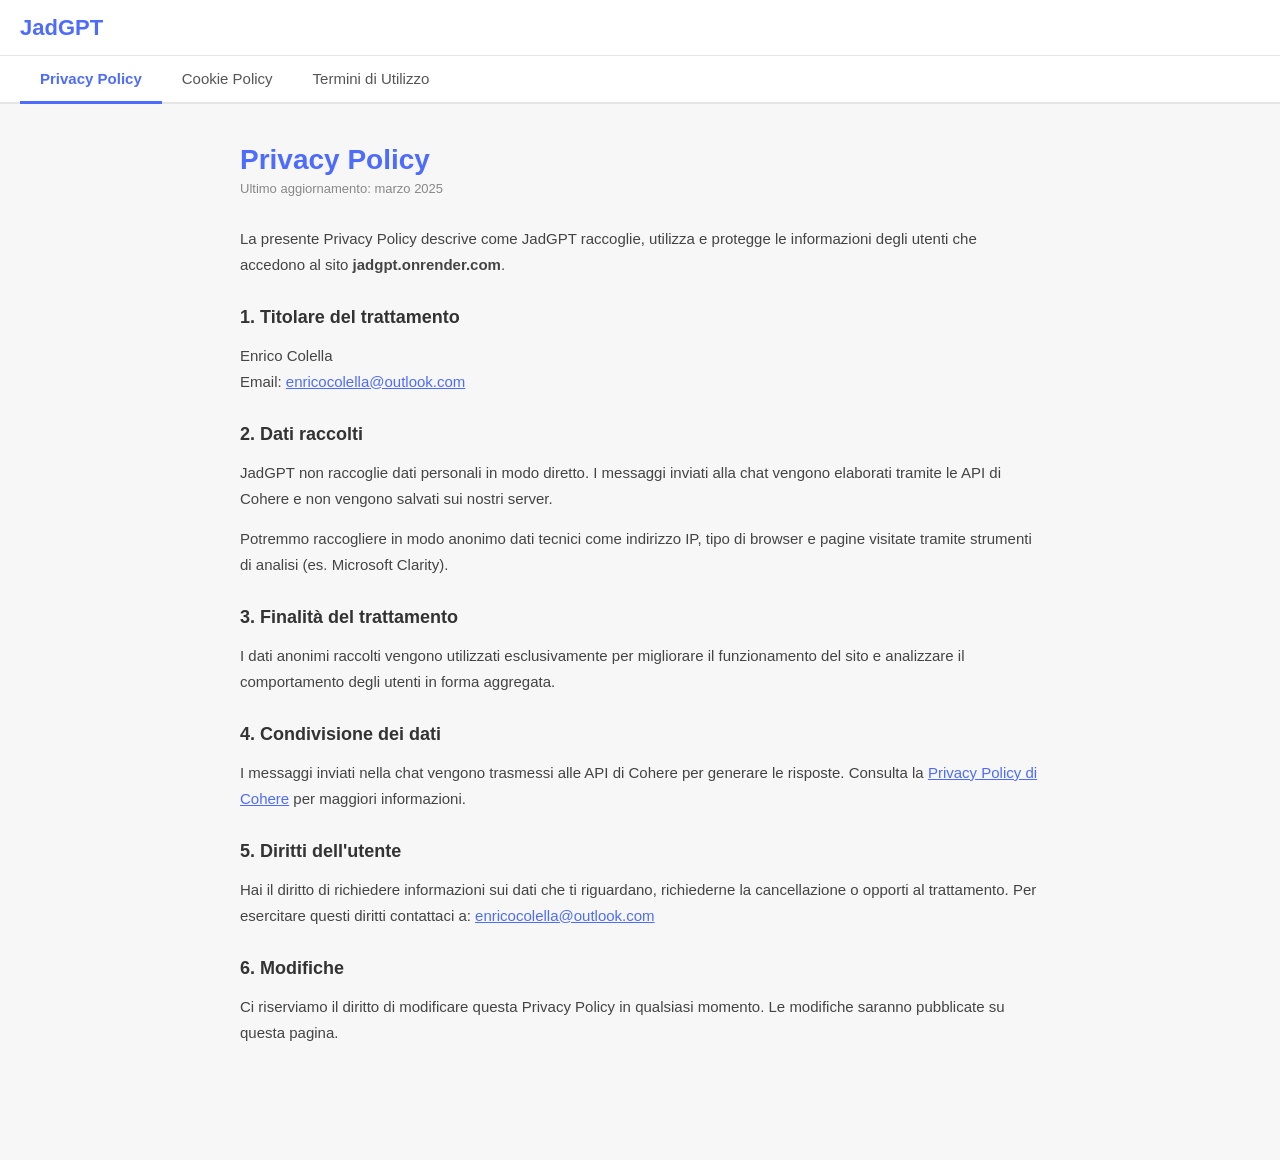
==== legal.html @ 75130e34 "Coockie policy, Privacy policy, Termini di utilizz" ====
<!DOCTYPE html>
<html lang="it">
<head>
    <meta charset="UTF-8">
    <meta name="viewport" content="width=device-width, initial-scale=1.0">
    <title>JadGPT - Note Legali</title>
    <style>
        body {
            margin: 0;
            font-family: "Segoe UI", Arial, sans-serif;
            background: #f7f7f8;
            color: #222;
        }
        #topbar {
            height: 55px;
            background: #ffffff;
            border-bottom: 1px solid #e5e5e5;
            display: flex;
            align-items: center;
            padding: 0 20px;
            font-size: 22px;
            font-weight: bold;
            color: #4D6CFF;
        }
        #topbar a {
            text-decoration: none;
            color: #4D6CFF;
        }
        .tabs {
            display: flex;
            gap: 0;
            background: #fff;
            border-bottom: 2px solid #e5e5e5;
            padding: 0 20px;
        }
        .tab {
            padding: 14px 20px;
            cursor: pointer;
            font-size: 15px;
            color: #555;
            border-bottom: 3px solid transparent;
            margin-bottom: -2px;
        }
        .tab.active {
            color: #4D6CFF;
            border-bottom: 3px solid #4D6CFF;
            font-weight: bold;
        }
        .content {
            max-width: 800px;
            margin: 40px auto;
            padding: 0 20px 60px;
            display: none;
        }
        .content.active {
            display: block;
        }
        h1 {
            font-size: 28px;
            color: #4D6CFF;
            margin-bottom: 5px;
        }
        .date {
            color: #888;
            font-size: 13px;
            margin-bottom: 30px;
        }
        h2 {
            font-size: 18px;
            color: #333;
            margin-top: 30px;
        }
        p, li {
            font-size: 15px;
            line-height: 1.7;
            color: #444;
        }
        a {
            color: #4D6CFF;
        }
    </style>
</head>
<body>

<div id="topbar">
    <a href="https://jadgpt.onrender.com">JadGPT</a>
</div>

<div class="tabs">
    <div class="tab active" onclick="mostra('privacy')">Privacy Policy</div>
    <div class="tab" onclick="mostra('cookie')">Cookie Policy</div>
    <div class="tab" onclick="mostra('termini')">Termini di Utilizzo</div>
</div>

<!-- PRIVACY POLICY -->
<div class="content active" id="privacy">
    <h1>Privacy Policy</h1>
    <div class="date">Ultimo aggiornamento: marzo 2025</div>

    <p>La presente Privacy Policy descrive come JadGPT raccoglie, utilizza e protegge le informazioni degli utenti che accedono al sito <strong>jadgpt.onrender.com</strong>.</p>

    <h2>1. Titolare del trattamento</h2>
    <p>Enrico Colella<br>
    Email: <a href="mailto:enricocolella@outlook.com">enricocolella@outlook.com</a></p>

    <h2>2. Dati raccolti</h2>
    <p>JadGPT non raccoglie dati personali in modo diretto. I messaggi inviati alla chat vengono elaborati tramite le API di Cohere e non vengono salvati sui nostri server.</p>
    <p>Potremmo raccogliere in modo anonimo dati tecnici come indirizzo IP, tipo di browser e pagine visitate tramite strumenti di analisi (es. Microsoft Clarity).</p>

    <h2>3. Finalità del trattamento</h2>
    <p>I dati anonimi raccolti vengono utilizzati esclusivamente per migliorare il funzionamento del sito e analizzare il comportamento degli utenti in forma aggregata.</p>

    <h2>4. Condivisione dei dati</h2>
    <p>I messaggi inviati nella chat vengono trasmessi alle API di Cohere per generare le risposte. Consulta la <a href="https://cohere.com/privacy" target="_blank">Privacy Policy di Cohere</a> per maggiori informazioni.</p>

    <h2>5. Diritti dell'utente</h2>
    <p>Hai il diritto di richiedere informazioni sui dati che ti riguardano, richiederne la cancellazione o opporti al trattamento. Per esercitare questi diritti contattaci a: <a href="mailto:enricocolella@outlook.com">enricocolella@outlook.com</a></p>

    <h2>6. Modifiche</h2>
    <p>Ci riserviamo il diritto di modificare questa Privacy Policy in qualsiasi momento. Le modifiche saranno pubblicate su questa pagina.</p>
</div>

<!-- COOKIE POLICY -->
<div class="content" id="cookie">
    <h1>Cookie Policy</h1>
    <div class="date">Ultimo aggiornamento: marzo 2025</div>

    <p>Questa Cookie Policy spiega come JadGPT utilizza i cookie e tecnologie simili sul sito <strong>jadgpt.onrender.com</strong>.</p>

    <h2>1. Cosa sono i cookie</h2>
    <p>I cookie sono piccoli file di testo salvati sul tuo dispositivo quando visiti un sito web. Vengono utilizzati per far funzionare il sito correttamente e per raccogliere informazioni anonime sulla navigazione.</p>

    <h2>2. Cookie utilizzati</h2>
    <p>JadGPT utilizza esclusivamente cookie tecnici necessari al funzionamento del sito e cookie analitici anonimi tramite Microsoft Clarity per analizzare il comportamento degli utenti.</p>

    <h2>3. Cookie di terze parti</h2>
    <p>Microsoft Clarity potrebbe salvare cookie per registrare le sessioni degli utenti in modo anonimo. Consulta la <a href="https://privacy.microsoft.com" target="_blank">Privacy Policy di Microsoft</a> per maggiori dettagli.</p>

    <h2>4. Gestione dei cookie</h2>
    <p>Puoi disabilitare i cookie nelle impostazioni del tuo browser. Tieni presente che disabilitare i cookie potrebbe influire sul funzionamento del sito.</p>

    <h2>5. Contatti</h2>
    <p>Per qualsiasi domanda sui cookie contattaci a: <a href="mailto:enricocolella@outlook.com">enricocolella@outlook.com</a></p>
</div>

<!-- TERMINI DI UTILIZZO -->
<div class="content" id="termini">
    <h1>Termini di Utilizzo</h1>
    <div class="date">Ultimo aggiornamento: marzo 2025</div>

    <p>Accedendo e utilizzando JadGPT (<strong>jadgpt.onrender.com</strong>) accetti i seguenti Termini di Utilizzo.</p>

    <h2>1. Descrizione del servizio</h2>
    <p>JadGPT è un'interfaccia di chat basata su intelligenza artificiale, creata da Enrico Colella. Il servizio è fornito gratuitamente e senza garanzie di continuità.</p>

    <h2>2. Utilizzo consentito</h2>
    <p>L'utente si impegna a utilizzare JadGPT in modo lecito e rispettoso. È vietato utilizzare il servizio per:</p>
    <ul>
        <li>Generare contenuti illegali, offensivi o dannosi</li>
        <li>Violare i diritti di terzi</li>
        <li>Tentare di aggirare i sistemi di sicurezza</li>
        <li>Scopi commerciali senza autorizzazione</li>
    </ul>

    <h2>3. Limitazione di responsabilità</h2>
    <p>JadGPT è un servizio sperimentale basato su intelligenza artificiale. Le risposte generate potrebbero non essere accurate o complete. Il titolare non si assume alcuna responsabilità per decisioni prese in base alle risposte dell'AI.</p>

    <h2>4. Disponibilità del servizio</h2>
    <p>Non garantiamo la disponibilità continua del servizio. JadGPT potrebbe essere sospeso o modificato in qualsiasi momento senza preavviso.</p>

    <h2>5. Proprietà intellettuale</h2>
    <p>Il codice e il design di JadGPT sono di proprietà di Enrico Colella. È vietata la riproduzione senza autorizzazione.</p>

    <h2>6. Modifiche ai termini</h2>
    <p>Ci riserviamo il diritto di modificare questi Termini in qualsiasi momento. L'uso continuato del servizio implica l'accettazione delle modifiche.</p>

    <h2>7. Contatti</h2>
    <p>Per qualsiasi domanda: <a href="mailto:enricocolella@outlook.com">enricocolella@outlook.com</a></p>
</div>

<script>
    function mostra(id) {
        document.querySelectorAll('.content').forEach(c => c.classList.remove('active'));
        document.querySelectorAll('.tab').forEach(t => t.classList.remove('active'));
        document.getElementById(id).classList.add('active');
        event.target.classList.add('active');
    }
</script>

</body>
</html>
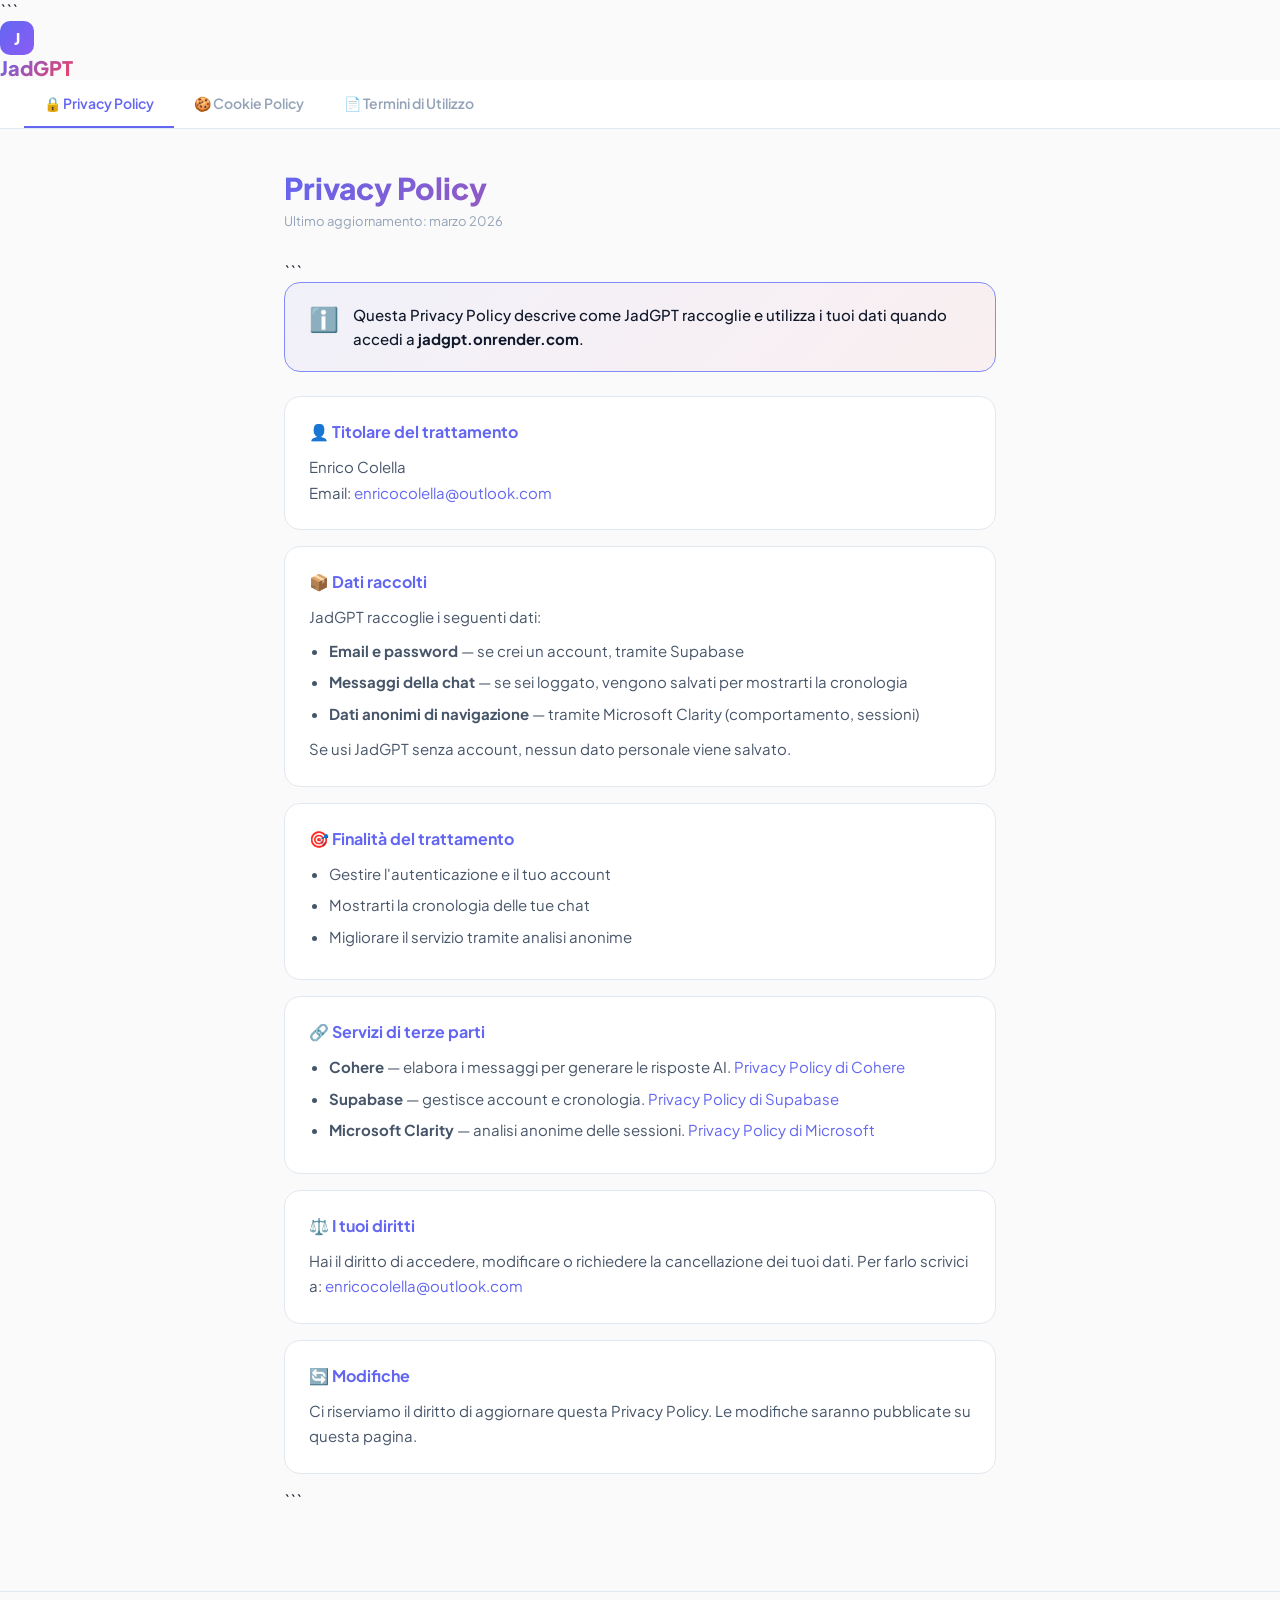
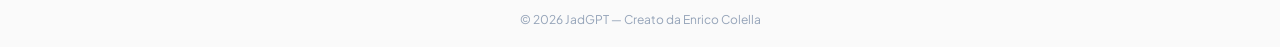
==== commit 872340fa: "Revise legal document structure and styling" ====
--- a/legal.html
+++ b/legal.html
@@ -1,191 +1,294 @@
 <!DOCTYPE html>
+
 <html lang="it">
 <head>
     <meta charset="UTF-8">
     <meta name="viewport" content="width=device-width, initial-scale=1.0">
     <title>JadGPT - Note Legali</title>
+    <link href="https://fonts.googleapis.com/css2?family=Plus+Jakarta+Sans:wght@400;500;600;700;800&display=swap" rel="stylesheet">
     <style>
+        :root {
+            --primary: #6366f1;
+            --primary-light: #818cf8;
+            --bg: #fafafa;
+            --surface: #ffffff;
+            --surface2: #f1f5f9;
+            --text: #0f172a;
+            --text-muted: #94a3b8;
+            --border: #e2e8f0;
+            --user-bubble: linear-gradient(135deg, #6366f1, #8b5cf6);
+        }
+        * { box-sizing: border-box; margin: 0; padding: 0; }
         body {
-            margin: 0;
-            font-family: "Segoe UI", Arial, sans-serif;
-            background: #f7f7f8;
-            color: #222;
+            font-family: 'Plus Jakarta Sans', sans-serif;
+            background: var(--bg); color: var(--text);
+            min-height: 100vh;
         }
-        #topbar {
-            height: 55px;
-            background: #ffffff;
-            border-bottom: 1px solid #e5e5e5;
-            display: flex;
-            align-items: center;
-            padding: 0 20px;
-            font-size: 22px;
-            font-weight: bold;
-            color: #4D6CFF;
-        }
-        #topbar a {
-            text-decoration: none;
-            color: #4D6CFF;
-        }
-        .tabs {
-            display: flex;
-            gap: 0;
-            background: #fff;
-            border-bottom: 2px solid #e5e5e5;
-            padding: 0 20px;
-        }
-        .tab {
-            padding: 14px 20px;
-            cursor: pointer;
-            font-size: 15px;
-            color: #555;
-            border-bottom: 3px solid transparent;
-            margin-bottom: -2px;
-        }
-        .tab.active {
-            color: #4D6CFF;
-            border-bottom: 3px solid #4D6CFF;
-            font-weight: bold;
-        }
-        .content {
-            max-width: 800px;
-            margin: 40px auto;
-            padding: 0 20px 60px;
-            display: none;
-        }
-        .content.active {
-            display: block;
-        }
-        h1 {
-            font-size: 28px;
-            color: #4D6CFF;
-            margin-bottom: 5px;
-        }
-        .date {
-            color: #888;
-            font-size: 13px;
-            margin-bottom: 30px;
-        }
-        h2 {
-            font-size: 18px;
-            color: #333;
-            margin-top: 30px;
-        }
-        p, li {
-            font-size: 15px;
-            line-height: 1.7;
-            color: #444;
-        }
-        a {
-            color: #4D6CFF;
-        }
-    </style>
+
+```
+    /* TOPBAR */
+    #topbar {
+        height: 60px; background: var(--surface);
+        border-bottom: 1px solid var(--border);
+        display: flex; align-items: center; padding: 0 24px; gap: 10px;
+        box-shadow: 0 1px 12px rgba(99,102,241,0.06);
+        position: sticky; top: 0; z-index: 10;
+    }
+    .logo-icon {
+        width: 34px; height: 34px; background: var(--user-bubble);
+        border-radius: 10px; display: flex; align-items: center; justify-content: center;
+        font-size: 16px; font-weight: 800; color: white;
+    }
+    .logo-text {
+        font-size: 20px; font-weight: 800;
+        background: linear-gradient(135deg, var(--primary), #f43f5e);
+        -webkit-background-clip: text; -webkit-text-fill-color: transparent; background-clip: text;
+        text-decoration: none;
+    }
+
+    /* TABS */
+    .tabs {
+        display: flex; gap: 0; background: var(--surface);
+        border-bottom: 1px solid var(--border);
+        padding: 0 24px; overflow-x: auto;
+    }
+    .tabs::-webkit-scrollbar { display: none; }
+    .tab {
+        padding: 14px 20px; cursor: pointer; font-size: 14px; font-weight: 600;
+        color: var(--text-muted); border-bottom: 3px solid transparent;
+        margin-bottom: -1px; white-space: nowrap; transition: all 0.2s;
+        background: none; border-top: none; border-left: none; border-right: none;
+        font-family: 'Plus Jakarta Sans', sans-serif;
+    }
+    .tab.active { color: var(--primary); border-bottom-color: var(--primary); }
+    .tab:hover { color: var(--primary); }
+
+    /* CONTENT */
+    .content { max-width: 760px; margin: 0 auto; padding: 40px 24px 80px; display: none; }
+    .content.active { display: block; }
+
+    .page-title {
+        font-size: 30px; font-weight: 800;
+        background: linear-gradient(135deg, var(--primary), #f43f5e);
+        -webkit-background-clip: text; -webkit-text-fill-color: transparent; background-clip: text;
+        margin-bottom: 6px;
+    }
+    .page-date { color: var(--text-muted); font-size: 13px; margin-bottom: 32px; }
+
+    .section {
+        background: var(--surface); border-radius: 16px;
+        border: 1px solid var(--border); padding: 24px; margin-bottom: 16px;
+    }
+    .section h2 {
+        font-size: 16px; font-weight: 700; color: var(--primary);
+        margin-bottom: 12px; display: flex; align-items: center; gap: 8px;
+    }
+    .section p, .section li {
+        font-size: 15px; line-height: 1.7; color: #475569;
+    }
+    .section ul { padding-left: 20px; margin-top: 8px; }
+    .section li { margin-bottom: 6px; }
+    .section a { color: var(--primary); text-decoration: none; }
+    .section a:hover { text-decoration: underline; }
+
+    .alert {
+        background: linear-gradient(135deg, rgba(99,102,241,0.06), rgba(244,63,94,0.06));
+        border: 1.5px solid var(--primary-light);
+        border-radius: 16px; padding: 20px 24px; margin-bottom: 24px;
+        display: flex; gap: 14px; align-items: flex-start;
+    }
+    .alert-icon { font-size: 24px; flex-shrink: 0; }
+    .alert-text { font-size: 15px; line-height: 1.6; color: var(--text); font-weight: 500; }
+
+    /* FOOTER */
+    #footer {
+        text-align: center; padding: 20px; font-size: 12px;
+        color: var(--text-muted); border-top: 1px solid var(--border);
+    }
+</style>
+```
+
 </head>
 <body>
 
 <div id="topbar">
-    <a href="https://jadgpt.onrender.com">JadGPT</a>
+    <div class="logo-icon">J</div>
+    <a href="https://jadgpt.onrender.com" class="logo-text">JadGPT</a>
 </div>
 
 <div class="tabs">
-    <div class="tab active" onclick="mostra('privacy')">Privacy Policy</div>
-    <div class="tab" onclick="mostra('cookie')">Cookie Policy</div>
-    <div class="tab" onclick="mostra('termini')">Termini di Utilizzo</div>
+    <button class="tab active" onclick="mostra('privacy', this)">🔒 Privacy Policy</button>
+    <button class="tab" onclick="mostra('cookie', this)">🍪 Cookie Policy</button>
+    <button class="tab" onclick="mostra('termini', this)">📄 Termini di Utilizzo</button>
 </div>
 
 <!-- PRIVACY POLICY -->
+
 <div class="content active" id="privacy">
-    <h1>Privacy Policy</h1>
-    <div class="date">Ultimo aggiornamento: marzo 2025</div>
-
-    <p>La presente Privacy Policy descrive come JadGPT raccoglie, utilizza e protegge le informazioni degli utenti che accedono al sito <strong>jadgpt.onrender.com</strong>.</p>
-
-    <h2>1. Titolare del trattamento</h2>
-    <p>Enrico Colella<br>
-    Email: <a href="mailto:enricocolella@outlook.com">enricocolella@outlook.com</a></p>
-
-    <h2>2. Dati raccolti</h2>
-    <p>JadGPT non raccoglie dati personali in modo diretto. I messaggi inviati alla chat vengono elaborati tramite le API di Cohere e non vengono salvati sui nostri server.</p>
-    <p>Potremmo raccogliere in modo anonimo dati tecnici come indirizzo IP, tipo di browser e pagine visitate tramite strumenti di analisi (es. Microsoft Clarity).</p>
-
-    <h2>3. Finalità del trattamento</h2>
-    <p>I dati anonimi raccolti vengono utilizzati esclusivamente per migliorare il funzionamento del sito e analizzare il comportamento degli utenti in forma aggregata.</p>
-
-    <h2>4. Condivisione dei dati</h2>
-    <p>I messaggi inviati nella chat vengono trasmessi alle API di Cohere per generare le risposte. Consulta la <a href="https://cohere.com/privacy" target="_blank">Privacy Policy di Cohere</a> per maggiori informazioni.</p>
-
-    <h2>5. Diritti dell'utente</h2>
-    <p>Hai il diritto di richiedere informazioni sui dati che ti riguardano, richiederne la cancellazione o opporti al trattamento. Per esercitare questi diritti contattaci a: <a href="mailto:enricocolella@outlook.com">enricocolella@outlook.com</a></p>
-
-    <h2>6. Modifiche</h2>
-    <p>Ci riserviamo il diritto di modificare questa Privacy Policy in qualsiasi momento. Le modifiche saranno pubblicate su questa pagina.</p>
+    <div class="page-title">Privacy Policy</div>
+    <div class="page-date">Ultimo aggiornamento: marzo 2026</div>
+
+```
+<div class="alert">
+    <div class="alert-icon">ℹ️</div>
+    <div class="alert-text">Questa Privacy Policy descrive come JadGPT raccoglie e utilizza i tuoi dati quando accedi a <strong>jadgpt.onrender.com</strong>.</div>
+</div>
+
+<div class="section">
+    <h2>👤 Titolare del trattamento</h2>
+    <p>Enrico Colella<br>Email: <a href="mailto:enricocolella@outlook.com">enricocolella@outlook.com</a></p>
+</div>
+
+<div class="section">
+    <h2>📦 Dati raccolti</h2>
+    <p>JadGPT raccoglie i seguenti dati:</p>
+    <ul>
+        <li><strong>Email e password</strong> — se crei un account, tramite Supabase</li>
+        <li><strong>Messaggi della chat</strong> — se sei loggato, vengono salvati per mostrarti la cronologia</li>
+        <li><strong>Dati anonimi di navigazione</strong> — tramite Microsoft Clarity (comportamento, sessioni)</li>
+    </ul>
+    <p style="margin-top:10px">Se usi JadGPT senza account, nessun dato personale viene salvato.</p>
+</div>
+
+<div class="section">
+    <h2>🎯 Finalità del trattamento</h2>
+    <ul>
+        <li>Gestire l'autenticazione e il tuo account</li>
+        <li>Mostrarti la cronologia delle tue chat</li>
+        <li>Migliorare il servizio tramite analisi anonime</li>
+    </ul>
+</div>
+
+<div class="section">
+    <h2>🔗 Servizi di terze parti</h2>
+    <ul>
+        <li><strong>Cohere</strong> — elabora i messaggi per generare le risposte AI. <a href="https://cohere.com/privacy" target="_blank">Privacy Policy di Cohere</a></li>
+        <li><strong>Supabase</strong> — gestisce account e cronologia. <a href="https://supabase.com/privacy" target="_blank">Privacy Policy di Supabase</a></li>
+        <li><strong>Microsoft Clarity</strong> — analisi anonime delle sessioni. <a href="https://privacy.microsoft.com" target="_blank">Privacy Policy di Microsoft</a></li>
+    </ul>
+</div>
+
+<div class="section">
+    <h2>⚖️ I tuoi diritti</h2>
+    <p>Hai il diritto di accedere, modificare o richiedere la cancellazione dei tuoi dati. Per farlo scrivici a: <a href="mailto:enricocolella@outlook.com">enricocolella@outlook.com</a></p>
+</div>
+
+<div class="section">
+    <h2>🔄 Modifiche</h2>
+    <p>Ci riserviamo il diritto di aggiornare questa Privacy Policy. Le modifiche saranno pubblicate su questa pagina.</p>
+</div>
+```
+
 </div>
 
 <!-- COOKIE POLICY -->
+
 <div class="content" id="cookie">
-    <h1>Cookie Policy</h1>
-    <div class="date">Ultimo aggiornamento: marzo 2025</div>
-
-    <p>Questa Cookie Policy spiega come JadGPT utilizza i cookie e tecnologie simili sul sito <strong>jadgpt.onrender.com</strong>.</p>
-
-    <h2>1. Cosa sono i cookie</h2>
-    <p>I cookie sono piccoli file di testo salvati sul tuo dispositivo quando visiti un sito web. Vengono utilizzati per far funzionare il sito correttamente e per raccogliere informazioni anonime sulla navigazione.</p>
-
-    <h2>2. Cookie utilizzati</h2>
-    <p>JadGPT utilizza esclusivamente cookie tecnici necessari al funzionamento del sito e cookie analitici anonimi tramite Microsoft Clarity per analizzare il comportamento degli utenti.</p>
-
-    <h2>3. Cookie di terze parti</h2>
-    <p>Microsoft Clarity potrebbe salvare cookie per registrare le sessioni degli utenti in modo anonimo. Consulta la <a href="https://privacy.microsoft.com" target="_blank">Privacy Policy di Microsoft</a> per maggiori dettagli.</p>
-
-    <h2>4. Gestione dei cookie</h2>
-    <p>Puoi disabilitare i cookie nelle impostazioni del tuo browser. Tieni presente che disabilitare i cookie potrebbe influire sul funzionamento del sito.</p>
-
-    <h2>5. Contatti</h2>
-    <p>Per qualsiasi domanda sui cookie contattaci a: <a href="mailto:enricocolella@outlook.com">enricocolella@outlook.com</a></p>
+    <div class="page-title">Cookie Policy</div>
+    <div class="page-date">Ultimo aggiornamento: marzo 2026</div>
+
+```
+<div class="alert">
+    <div class="alert-icon">🍪</div>
+    <div class="alert-text">Questa pagina spiega come JadGPT utilizza i cookie e tecnologie simili su <strong>jadgpt.onrender.com</strong>.</div>
+</div>
+
+<div class="section">
+    <h2>❓ Cosa sono i cookie</h2>
+    <p>I cookie sono piccoli file di testo salvati sul tuo dispositivo quando visiti un sito web. Vengono utilizzati per far funzionare il sito e raccogliere informazioni sulla navigazione.</p>
+</div>
+
+<div class="section">
+    <h2>🔧 Cookie tecnici</h2>
+    <p>JadGPT utilizza cookie tecnici necessari al funzionamento del sito, come il mantenimento della sessione di accesso al tuo account.</p>
+</div>
+
+<div class="section">
+    <h2>📊 Cookie analitici</h2>
+    <p>Utilizziamo Microsoft Clarity per analizzare il comportamento degli utenti in modo anonimo. Questi cookie potrebbero essere bloccati da alcuni browser o estensioni.</p>
+</div>
+
+<div class="section">
+    <h2>⚙️ Gestione dei cookie</h2>
+    <p>Puoi disabilitare i cookie nelle impostazioni del tuo browser. Tieni presente che disabilitare i cookie potrebbe influire sul funzionamento del sito, in particolare sul login.</p>
+</div>
+
+<div class="section">
+    <h2>✉️ Contatti</h2>
+    <p>Per domande sui cookie: <a href="mailto:enricocolella@outlook.com">enricocolella@outlook.com</a></p>
+</div>
+```
+
 </div>
 
 <!-- TERMINI DI UTILIZZO -->
+
 <div class="content" id="termini">
-    <h1>Termini di Utilizzo</h1>
-    <div class="date">Ultimo aggiornamento: marzo 2025</div>
-
-    <p>Accedendo e utilizzando JadGPT (<strong>jadgpt.onrender.com</strong>) accetti i seguenti Termini di Utilizzo.</p>
-
-    <h2>1. Descrizione del servizio</h2>
-    <p>JadGPT è un'interfaccia di chat basata su intelligenza artificiale, creata da Enrico Colella. Il servizio è fornito gratuitamente e senza garanzie di continuità.</p>
-
-    <h2>2. Utilizzo consentito</h2>
-    <p>L'utente si impegna a utilizzare JadGPT in modo lecito e rispettoso. È vietato utilizzare il servizio per:</p>
+    <div class="page-title">Termini di Utilizzo</div>
+    <div class="page-date">Ultimo aggiornamento: marzo 2026</div>
+
+```
+<div class="alert">
+    <div class="alert-icon">⚠️</div>
+    <div class="alert-text"><strong>Attenzione:</strong> JadGPT è un sistema di intelligenza artificiale e <strong>può commettere errori</strong>. Le risposte generate non sono sempre accurate o complete. Non affidarti a JadGPT per decisioni importanti senza verificare le informazioni.</div>
+</div>
+
+<div class="section">
+    <h2>🤖 Cos'è JadGPT</h2>
+    <p>JadGPT è un'interfaccia di chat basata su intelligenza artificiale, creata da Enrico Colella. Utilizza il modello linguistico di Cohere per generare risposte. Come tutti i modelli AI, <strong>può sbagliare, inventare informazioni o fornire risposte imprecise</strong>. Usalo sempre con spirito critico.</p>
+</div>
+
+<div class="section">
+    <h2>👤 Account utente</h2>
+    <ul>
+        <li>Puoi usare JadGPT senza account in modalità ospite</li>
+        <li>Creando un account puoi salvare la cronologia delle tue chat</li>
+        <li>Sei responsabile della sicurezza della tua password</li>
+        <li>Puoi richiedere la cancellazione del tuo account scrivendo a <a href="mailto:enricocolella@outlook.com">enricocolella@outlook.com</a></li>
+    </ul>
+</div>
+
+<div class="section">
+    <h2>✅ Utilizzo consentito</h2>
+    <p>Utilizzando JadGPT ti impegni a non usarlo per:</p>
     <ul>
         <li>Generare contenuti illegali, offensivi o dannosi</li>
         <li>Violare i diritti di terzi</li>
         <li>Tentare di aggirare i sistemi di sicurezza</li>
         <li>Scopi commerciali senza autorizzazione</li>
     </ul>
-
-    <h2>3. Limitazione di responsabilità</h2>
-    <p>JadGPT è un servizio sperimentale basato su intelligenza artificiale. Le risposte generate potrebbero non essere accurate o complete. Il titolare non si assume alcuna responsabilità per decisioni prese in base alle risposte dell'AI.</p>
-
-    <h2>4. Disponibilità del servizio</h2>
-    <p>Non garantiamo la disponibilità continua del servizio. JadGPT potrebbe essere sospeso o modificato in qualsiasi momento senza preavviso.</p>
-
-    <h2>5. Proprietà intellettuale</h2>
-    <p>Il codice e il design di JadGPT sono di proprietà di Enrico Colella. È vietata la riproduzione senza autorizzazione.</p>
-
-    <h2>6. Modifiche ai termini</h2>
-    <p>Ci riserviamo il diritto di modificare questi Termini in qualsiasi momento. L'uso continuato del servizio implica l'accettazione delle modifiche.</p>
-
-    <h2>7. Contatti</h2>
+</div>
+
+<div class="section">
+    <h2>⚠️ Limitazione di responsabilità</h2>
+    <p>JadGPT è un servizio sperimentale. Il titolare non si assume alcuna responsabilità per decisioni prese in base alle risposte dell'AI, per interruzioni del servizio o per eventuali imprecisioni nelle risposte generate.</p>
+</div>
+
+<div class="section">
+    <h2>🔄 Disponibilità e modifiche</h2>
+    <p>Il servizio potrebbe essere sospeso o modificato in qualsiasi momento senza preavviso. Ci riserviamo il diritto di aggiornare questi Termini. L'uso continuato implica l'accettazione delle modifiche.</p>
+</div>
+
+<div class="section">
+    <h2>✉️ Contatti</h2>
     <p>Per qualsiasi domanda: <a href="mailto:enricocolella@outlook.com">enricocolella@outlook.com</a></p>
 </div>
+```
+
+</div>
+
+<div id="footer">
+    © 2026 JadGPT — Creato da Enrico Colella
+</div>
 
 <script>
-    function mostra(id) {
+    function mostra(id, btn) {
         document.querySelectorAll('.content').forEach(c => c.classList.remove('active'));
         document.querySelectorAll('.tab').forEach(t => t.classList.remove('active'));
         document.getElementById(id).classList.add('active');
-        event.target.classList.add('active');
+        btn.classList.add('active');
     }
 </script>
 
 </body>
-</html>+</html>
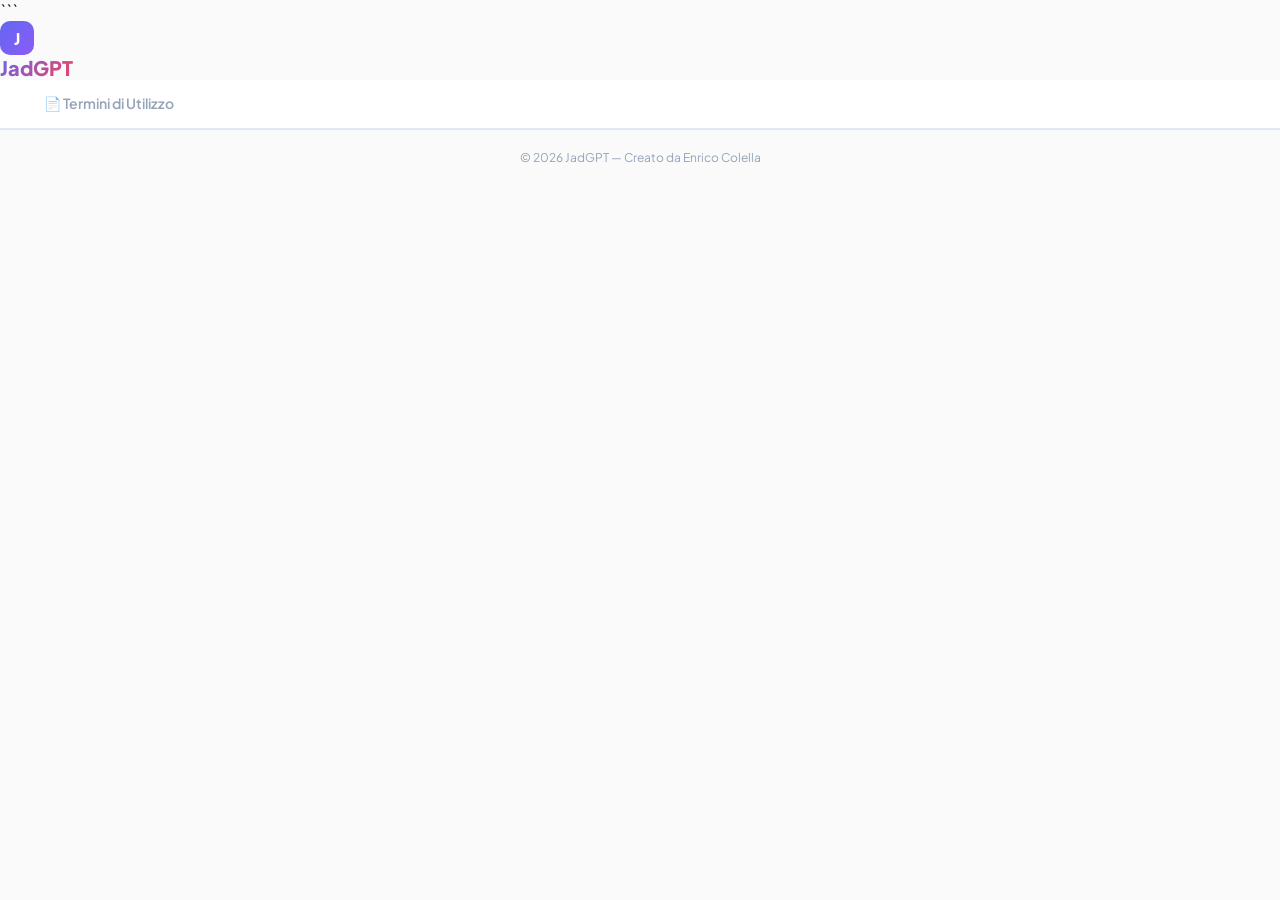
==== commit bcba2e5f: "Remove Privacy and Cookie Policy sections Removed Privacy Policy and Cookie Policy sections from leg" ====
--- a/legal.html
+++ b/legal.html
@@ -117,108 +117,8 @@
 </div>
 
 <div class="tabs">
-    <button class="tab active" onclick="mostra('privacy', this)">🔒 Privacy Policy</button>
-    <button class="tab" onclick="mostra('cookie', this)">🍪 Cookie Policy</button>
+
     <button class="tab" onclick="mostra('termini', this)">📄 Termini di Utilizzo</button>
-</div>
-
-<!-- PRIVACY POLICY -->
-
-<div class="content active" id="privacy">
-    <div class="page-title">Privacy Policy</div>
-    <div class="page-date">Ultimo aggiornamento: marzo 2026</div>
-
-```
-<div class="alert">
-    <div class="alert-icon">ℹ️</div>
-    <div class="alert-text">Questa Privacy Policy descrive come JadGPT raccoglie e utilizza i tuoi dati quando accedi a <strong>jadgpt.onrender.com</strong>.</div>
-</div>
-
-<div class="section">
-    <h2>👤 Titolare del trattamento</h2>
-    <p>Enrico Colella<br>Email: <a href="mailto:enricocolella@outlook.com">enricocolella@outlook.com</a></p>
-</div>
-
-<div class="section">
-    <h2>📦 Dati raccolti</h2>
-    <p>JadGPT raccoglie i seguenti dati:</p>
-    <ul>
-        <li><strong>Email e password</strong> — se crei un account, tramite Supabase</li>
-        <li><strong>Messaggi della chat</strong> — se sei loggato, vengono salvati per mostrarti la cronologia</li>
-        <li><strong>Dati anonimi di navigazione</strong> — tramite Microsoft Clarity (comportamento, sessioni)</li>
-    </ul>
-    <p style="margin-top:10px">Se usi JadGPT senza account, nessun dato personale viene salvato.</p>
-</div>
-
-<div class="section">
-    <h2>🎯 Finalità del trattamento</h2>
-    <ul>
-        <li>Gestire l'autenticazione e il tuo account</li>
-        <li>Mostrarti la cronologia delle tue chat</li>
-        <li>Migliorare il servizio tramite analisi anonime</li>
-    </ul>
-</div>
-
-<div class="section">
-    <h2>🔗 Servizi di terze parti</h2>
-    <ul>
-        <li><strong>Cohere</strong> — elabora i messaggi per generare le risposte AI. <a href="https://cohere.com/privacy" target="_blank">Privacy Policy di Cohere</a></li>
-        <li><strong>Supabase</strong> — gestisce account e cronologia. <a href="https://supabase.com/privacy" target="_blank">Privacy Policy di Supabase</a></li>
-        <li><strong>Microsoft Clarity</strong> — analisi anonime delle sessioni. <a href="https://privacy.microsoft.com" target="_blank">Privacy Policy di Microsoft</a></li>
-    </ul>
-</div>
-
-<div class="section">
-    <h2>⚖️ I tuoi diritti</h2>
-    <p>Hai il diritto di accedere, modificare o richiedere la cancellazione dei tuoi dati. Per farlo scrivici a: <a href="mailto:enricocolella@outlook.com">enricocolella@outlook.com</a></p>
-</div>
-
-<div class="section">
-    <h2>🔄 Modifiche</h2>
-    <p>Ci riserviamo il diritto di aggiornare questa Privacy Policy. Le modifiche saranno pubblicate su questa pagina.</p>
-</div>
-```
-
-</div>
-
-<!-- COOKIE POLICY -->
-
-<div class="content" id="cookie">
-    <div class="page-title">Cookie Policy</div>
-    <div class="page-date">Ultimo aggiornamento: marzo 2026</div>
-
-```
-<div class="alert">
-    <div class="alert-icon">🍪</div>
-    <div class="alert-text">Questa pagina spiega come JadGPT utilizza i cookie e tecnologie simili su <strong>jadgpt.onrender.com</strong>.</div>
-</div>
-
-<div class="section">
-    <h2>❓ Cosa sono i cookie</h2>
-    <p>I cookie sono piccoli file di testo salvati sul tuo dispositivo quando visiti un sito web. Vengono utilizzati per far funzionare il sito e raccogliere informazioni sulla navigazione.</p>
-</div>
-
-<div class="section">
-    <h2>🔧 Cookie tecnici</h2>
-    <p>JadGPT utilizza cookie tecnici necessari al funzionamento del sito, come il mantenimento della sessione di accesso al tuo account.</p>
-</div>
-
-<div class="section">
-    <h2>📊 Cookie analitici</h2>
-    <p>Utilizziamo Microsoft Clarity per analizzare il comportamento degli utenti in modo anonimo. Questi cookie potrebbero essere bloccati da alcuni browser o estensioni.</p>
-</div>
-
-<div class="section">
-    <h2>⚙️ Gestione dei cookie</h2>
-    <p>Puoi disabilitare i cookie nelle impostazioni del tuo browser. Tieni presente che disabilitare i cookie potrebbe influire sul funzionamento del sito, in particolare sul login.</p>
-</div>
-
-<div class="section">
-    <h2>✉️ Contatti</h2>
-    <p>Per domande sui cookie: <a href="mailto:enricocolella@outlook.com">enricocolella@outlook.com</a></p>
-</div>
-```
-
 </div>
 
 <!-- TERMINI DI UTILIZZO -->
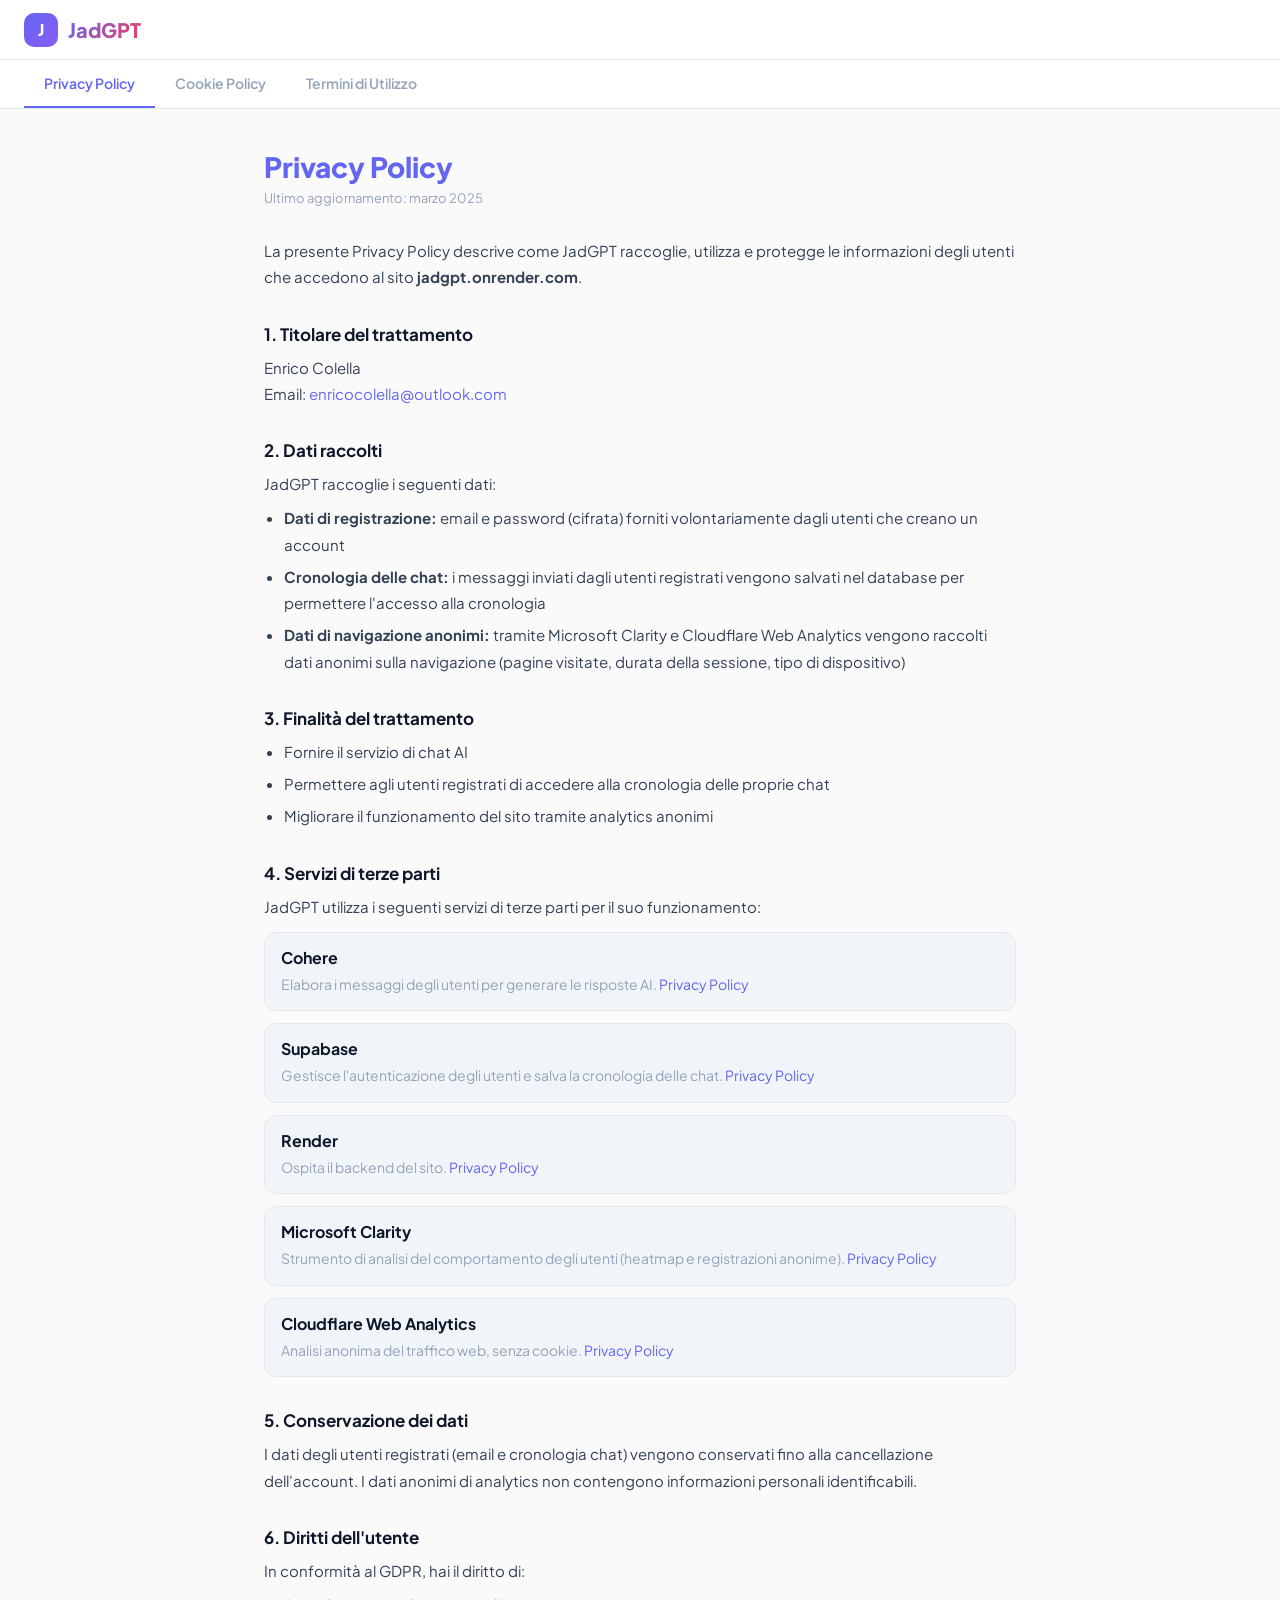
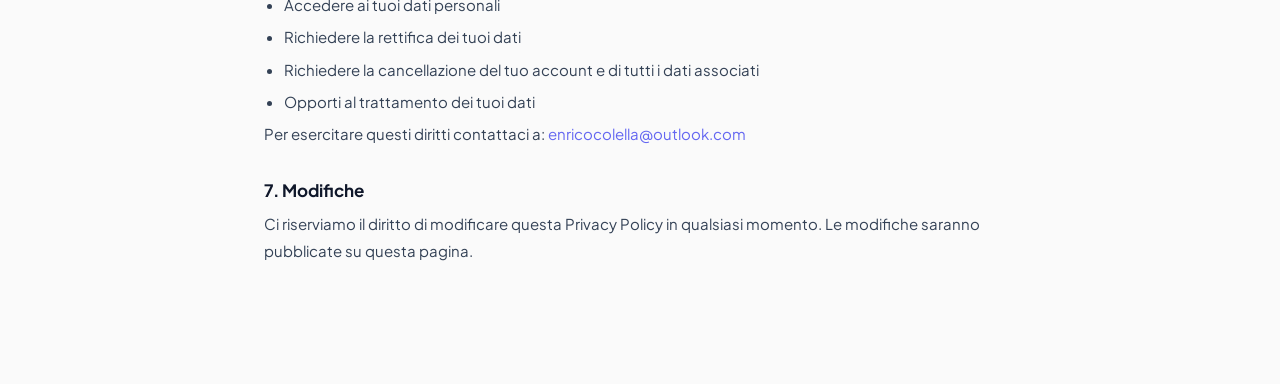
==== commit 0a70dba9: "Refactor legal.html with updated styles and content" ====
--- a/legal.html
+++ b/legal.html
@@ -1,5 +1,4 @@
 <!DOCTYPE html>
-
 <html lang="it">
 <head>
     <meta charset="UTF-8">
@@ -16,98 +15,59 @@
             --text: #0f172a;
             --text-muted: #94a3b8;
             --border: #e2e8f0;
-            --user-bubble: linear-gradient(135deg, #6366f1, #8b5cf6);
         }
         * { box-sizing: border-box; margin: 0; padding: 0; }
         body {
             font-family: 'Plus Jakarta Sans', sans-serif;
             background: var(--bg); color: var(--text);
-            min-height: 100vh;
-        }
-
-```
-    /* TOPBAR */
-    #topbar {
-        height: 60px; background: var(--surface);
-        border-bottom: 1px solid var(--border);
-        display: flex; align-items: center; padding: 0 24px; gap: 10px;
-        box-shadow: 0 1px 12px rgba(99,102,241,0.06);
-        position: sticky; top: 0; z-index: 10;
-    }
-    .logo-icon {
-        width: 34px; height: 34px; background: var(--user-bubble);
-        border-radius: 10px; display: flex; align-items: center; justify-content: center;
-        font-size: 16px; font-weight: 800; color: white;
-    }
-    .logo-text {
-        font-size: 20px; font-weight: 800;
-        background: linear-gradient(135deg, var(--primary), #f43f5e);
-        -webkit-background-clip: text; -webkit-text-fill-color: transparent; background-clip: text;
-        text-decoration: none;
-    }
-
-    /* TABS */
-    .tabs {
-        display: flex; gap: 0; background: var(--surface);
-        border-bottom: 1px solid var(--border);
-        padding: 0 24px; overflow-x: auto;
-    }
-    .tabs::-webkit-scrollbar { display: none; }
-    .tab {
-        padding: 14px 20px; cursor: pointer; font-size: 14px; font-weight: 600;
-        color: var(--text-muted); border-bottom: 3px solid transparent;
-        margin-bottom: -1px; white-space: nowrap; transition: all 0.2s;
-        background: none; border-top: none; border-left: none; border-right: none;
-        font-family: 'Plus Jakarta Sans', sans-serif;
-    }
-    .tab.active { color: var(--primary); border-bottom-color: var(--primary); }
-    .tab:hover { color: var(--primary); }
-
-    /* CONTENT */
-    .content { max-width: 760px; margin: 0 auto; padding: 40px 24px 80px; display: none; }
-    .content.active { display: block; }
-
-    .page-title {
-        font-size: 30px; font-weight: 800;
-        background: linear-gradient(135deg, var(--primary), #f43f5e);
-        -webkit-background-clip: text; -webkit-text-fill-color: transparent; background-clip: text;
-        margin-bottom: 6px;
-    }
-    .page-date { color: var(--text-muted); font-size: 13px; margin-bottom: 32px; }
-
-    .section {
-        background: var(--surface); border-radius: 16px;
-        border: 1px solid var(--border); padding: 24px; margin-bottom: 16px;
-    }
-    .section h2 {
-        font-size: 16px; font-weight: 700; color: var(--primary);
-        margin-bottom: 12px; display: flex; align-items: center; gap: 8px;
-    }
-    .section p, .section li {
-        font-size: 15px; line-height: 1.7; color: #475569;
-    }
-    .section ul { padding-left: 20px; margin-top: 8px; }
-    .section li { margin-bottom: 6px; }
-    .section a { color: var(--primary); text-decoration: none; }
-    .section a:hover { text-decoration: underline; }
-
-    .alert {
-        background: linear-gradient(135deg, rgba(99,102,241,0.06), rgba(244,63,94,0.06));
-        border: 1.5px solid var(--primary-light);
-        border-radius: 16px; padding: 20px 24px; margin-bottom: 24px;
-        display: flex; gap: 14px; align-items: flex-start;
-    }
-    .alert-icon { font-size: 24px; flex-shrink: 0; }
-    .alert-text { font-size: 15px; line-height: 1.6; color: var(--text); font-weight: 500; }
-
-    /* FOOTER */
-    #footer {
-        text-align: center; padding: 20px; font-size: 12px;
-        color: var(--text-muted); border-top: 1px solid var(--border);
-    }
-</style>
-```
-
+        }
+        #topbar {
+            height: 60px; background: var(--surface);
+            border-bottom: 1px solid var(--border);
+            display: flex; align-items: center; padding: 0 24px; gap: 10px;
+            box-shadow: 0 1px 12px rgba(99,102,241,0.06);
+        }
+        .logo-icon {
+            width: 34px; height: 34px;
+            background: linear-gradient(135deg, #6366f1, #8b5cf6);
+            border-radius: 10px; display: flex; align-items: center; justify-content: center;
+            font-size: 16px; font-weight: 800; color: white;
+        }
+        .logo-text {
+            font-size: 20px; font-weight: 800;
+            background: linear-gradient(135deg, var(--primary), #f43f5e);
+            -webkit-background-clip: text; -webkit-text-fill-color: transparent; background-clip: text;
+            text-decoration: none;
+        }
+        .tabs {
+            display: flex; background: var(--surface);
+            border-bottom: 1px solid var(--border);
+            padding: 0 24px; overflow-x: auto;
+        }
+        .tab {
+            padding: 14px 20px; cursor: pointer; font-size: 14px; font-weight: 600;
+            color: var(--text-muted); border-bottom: 3px solid transparent;
+            margin-bottom: -1px; white-space: nowrap; transition: all 0.2s;
+        }
+        .tab.active { color: var(--primary); border-bottom: 3px solid var(--primary); }
+        .content { max-width: 800px; margin: 40px auto; padding: 0 24px 80px; display: none; }
+        .content.active { display: block; }
+        h1 { font-size: 28px; font-weight: 800; color: var(--primary); margin-bottom: 6px; }
+        .date { color: var(--text-muted); font-size: 13px; margin-bottom: 32px; }
+        h2 { font-size: 17px; font-weight: 700; color: var(--text); margin-top: 32px; margin-bottom: 10px; }
+        p, li { font-size: 15px; line-height: 1.75; color: #334155; }
+        ul { padding-left: 20px; margin-top: 8px; }
+        li { margin-bottom: 6px; }
+        a { color: var(--primary); text-decoration: none; }
+        a:hover { text-decoration: underline; }
+        .service-list { display: flex; flex-direction: column; gap: 12px; margin-top: 12px; }
+        .service-item {
+            background: var(--surface2); border-radius: 12px; padding: 14px 16px;
+            border: 1px solid var(--border);
+        }
+        .service-item strong { display: block; margin-bottom: 4px; color: var(--text); }
+        .service-item p { font-size: 14px; color: var(--text-muted); margin: 0; }
+    </style>
 </head>
 <body>
 
@@ -117,76 +77,159 @@
 </div>
 
 <div class="tabs">
-
-    <button class="tab" onclick="mostra('termini', this)">📄 Termini di Utilizzo</button>
+    <div class="tab active" onclick="mostra('privacy', this)">Privacy Policy</div>
+    <div class="tab" onclick="mostra('cookie', this)">Cookie Policy</div>
+    <div class="tab" onclick="mostra('termini', this)">Termini di Utilizzo</div>
+</div>
+
+<!-- PRIVACY POLICY -->
+<div class="content active" id="privacy">
+    <h1>Privacy Policy</h1>
+    <div class="date">Ultimo aggiornamento: marzo 2025</div>
+
+    <p>La presente Privacy Policy descrive come JadGPT raccoglie, utilizza e protegge le informazioni degli utenti che accedono al sito <strong>jadgpt.onrender.com</strong>.</p>
+
+    <h2>1. Titolare del trattamento</h2>
+    <p>Enrico Colella<br>Email: <a href="mailto:enricocolella@outlook.com">enricocolella@outlook.com</a></p>
+
+    <h2>2. Dati raccolti</h2>
+    <p>JadGPT raccoglie i seguenti dati:</p>
+    <ul>
+        <li><strong>Dati di registrazione:</strong> email e password (cifrata) forniti volontariamente dagli utenti che creano un account</li>
+        <li><strong>Cronologia delle chat:</strong> i messaggi inviati dagli utenti registrati vengono salvati nel database per permettere l'accesso alla cronologia</li>
+        <li><strong>Dati di navigazione anonimi:</strong> tramite Microsoft Clarity e Cloudflare Web Analytics vengono raccolti dati anonimi sulla navigazione (pagine visitate, durata della sessione, tipo di dispositivo)</li>
+    </ul>
+
+    <h2>3. Finalità del trattamento</h2>
+    <ul>
+        <li>Fornire il servizio di chat AI</li>
+        <li>Permettere agli utenti registrati di accedere alla cronologia delle proprie chat</li>
+        <li>Migliorare il funzionamento del sito tramite analytics anonimi</li>
+    </ul>
+
+    <h2>4. Servizi di terze parti</h2>
+    <p>JadGPT utilizza i seguenti servizi di terze parti per il suo funzionamento:</p>
+    <div class="service-list">
+        <div class="service-item">
+            <strong>Cohere</strong>
+            <p>Elabora i messaggi degli utenti per generare le risposte AI. <a href="https://cohere.com/privacy" target="_blank">Privacy Policy</a></p>
+        </div>
+        <div class="service-item">
+            <strong>Supabase</strong>
+            <p>Gestisce l'autenticazione degli utenti e salva la cronologia delle chat. <a href="https://supabase.com/privacy" target="_blank">Privacy Policy</a></p>
+        </div>
+        <div class="service-item">
+            <strong>Render</strong>
+            <p>Ospita il backend del sito. <a href="https://render.com/privacy" target="_blank">Privacy Policy</a></p>
+        </div>
+        <div class="service-item">
+            <strong>Microsoft Clarity</strong>
+            <p>Strumento di analisi del comportamento degli utenti (heatmap e registrazioni anonime). <a href="https://privacy.microsoft.com" target="_blank">Privacy Policy</a></p>
+        </div>
+        <div class="service-item">
+            <strong>Cloudflare Web Analytics</strong>
+            <p>Analisi anonima del traffico web, senza cookie. <a href="https://www.cloudflare.com/privacypolicy/" target="_blank">Privacy Policy</a></p>
+        </div>
+    </div>
+
+    <h2>5. Conservazione dei dati</h2>
+    <p>I dati degli utenti registrati (email e cronologia chat) vengono conservati fino alla cancellazione dell'account. I dati anonimi di analytics non contengono informazioni personali identificabili.</p>
+
+    <h2>6. Diritti dell'utente</h2>
+    <p>In conformità al GDPR, hai il diritto di:</p>
+    <ul>
+        <li>Accedere ai tuoi dati personali</li>
+        <li>Richiedere la rettifica dei tuoi dati</li>
+        <li>Richiedere la cancellazione del tuo account e di tutti i dati associati</li>
+        <li>Opporti al trattamento dei tuoi dati</li>
+    </ul>
+    <p>Per esercitare questi diritti contattaci a: <a href="mailto:enricocolella@outlook.com">enricocolella@outlook.com</a></p>
+
+    <h2>7. Modifiche</h2>
+    <p>Ci riserviamo il diritto di modificare questa Privacy Policy in qualsiasi momento. Le modifiche saranno pubblicate su questa pagina.</p>
+</div>
+
+<!-- COOKIE POLICY -->
+<div class="content" id="cookie">
+    <h1>Cookie Policy</h1>
+    <div class="date">Ultimo aggiornamento: marzo 2025</div>
+
+    <p>Questa Cookie Policy spiega come JadGPT utilizza i cookie e tecnologie simili sul sito <strong>jadgpt.onrender.com</strong>.</p>
+
+    <h2>1. Cosa sono i cookie</h2>
+    <p>I cookie sono piccoli file di testo salvati sul tuo dispositivo quando visiti un sito web. Vengono utilizzati per far funzionare il sito correttamente e per raccogliere informazioni anonime sulla navigazione.</p>
+
+    <h2>2. Cookie tecnici (necessari)</h2>
+    <p>Utilizziamo il <strong>localStorage</strong> del browser per mantenere la sessione di accesso degli utenti registrati. Questi dati sono strettamente necessari al funzionamento del servizio e non richiedono consenso.</p>
+
+    <h2>3. Cookie analitici</h2>
+    <p>Utilizziamo i seguenti strumenti di analisi:</p>
+    <div class="service-list">
+        <div class="service-item">
+            <strong>Microsoft Clarity</strong>
+            <p>Può salvare cookie per registrare sessioni anonime degli utenti (heatmap, click, scroll). <a href="https://privacy.microsoft.com" target="_blank">Privacy Policy</a></p>
+        </div>
+        <div class="service-item">
+            <strong>Cloudflare Web Analytics</strong>
+            <p>Non utilizza cookie — raccoglie dati di traffico in modo completamente anonimo e privacy-friendly. <a href="https://www.cloudflare.com/privacypolicy/" target="_blank">Privacy Policy</a></p>
+        </div>
+    </div>
+
+    <h2>4. Gestione dei cookie</h2>
+    <p>Puoi disabilitare i cookie nelle impostazioni del tuo browser. Tieni presente che disabilitare i cookie potrebbe influire sul funzionamento del sito. Puoi anche installare estensioni come uBlock Origin per bloccare i cookie analitici.</p>
+
+    <h2>5. Contatti</h2>
+    <p>Per qualsiasi domanda sui cookie contattaci a: <a href="mailto:enricocolella@outlook.com">enricocolella@outlook.com</a></p>
 </div>
 
 <!-- TERMINI DI UTILIZZO -->
-
 <div class="content" id="termini">
-    <div class="page-title">Termini di Utilizzo</div>
-    <div class="page-date">Ultimo aggiornamento: marzo 2026</div>
-
-```
-<div class="alert">
-    <div class="alert-icon">⚠️</div>
-    <div class="alert-text"><strong>Attenzione:</strong> JadGPT è un sistema di intelligenza artificiale e <strong>può commettere errori</strong>. Le risposte generate non sono sempre accurate o complete. Non affidarti a JadGPT per decisioni importanti senza verificare le informazioni.</div>
-</div>
-
-<div class="section">
-    <h2>🤖 Cos'è JadGPT</h2>
-    <p>JadGPT è un'interfaccia di chat basata su intelligenza artificiale, creata da Enrico Colella. Utilizza il modello linguistico di Cohere per generare risposte. Come tutti i modelli AI, <strong>può sbagliare, inventare informazioni o fornire risposte imprecise</strong>. Usalo sempre con spirito critico.</p>
-</div>
-
-<div class="section">
-    <h2>👤 Account utente</h2>
-    <ul>
-        <li>Puoi usare JadGPT senza account in modalità ospite</li>
-        <li>Creando un account puoi salvare la cronologia delle tue chat</li>
-        <li>Sei responsabile della sicurezza della tua password</li>
-        <li>Puoi richiedere la cancellazione del tuo account scrivendo a <a href="mailto:enricocolella@outlook.com">enricocolella@outlook.com</a></li>
-    </ul>
-</div>
-
-<div class="section">
-    <h2>✅ Utilizzo consentito</h2>
-    <p>Utilizzando JadGPT ti impegni a non usarlo per:</p>
+    <h1>Termini di Utilizzo</h1>
+    <div class="date">Ultimo aggiornamento: marzo 2025</div>
+
+    <p>Accedendo e utilizzando JadGPT (<strong>jadgpt.onrender.com</strong>) accetti i seguenti Termini di Utilizzo.</p>
+
+    <h2>1. Descrizione del servizio</h2>
+    <p>JadGPT è un'interfaccia di chat basata su intelligenza artificiale, creata da Enrico Colella. Il servizio è disponibile sia in modalità ospite (senza registrazione) che con account personale per salvare la cronologia delle chat.</p>
+
+    <h2>2. Registrazione</h2>
+    <p>Per creare un account è necessario fornire un indirizzo email valido e una password. L'utente è responsabile della sicurezza delle proprie credenziali. La registrazione richiede la conferma via email prima di poter accedere.</p>
+
+    <h2>3. Utilizzo consentito</h2>
+    <p>L'utente si impegna a utilizzare JadGPT in modo lecito e rispettoso. È vietato utilizzare il servizio per:</p>
     <ul>
         <li>Generare contenuti illegali, offensivi o dannosi</li>
         <li>Violare i diritti di terzi</li>
         <li>Tentare di aggirare i sistemi di sicurezza</li>
         <li>Scopi commerciali senza autorizzazione</li>
-    </ul>
-</div>
-
-<div class="section">
-    <h2>⚠️ Limitazione di responsabilità</h2>
-    <p>JadGPT è un servizio sperimentale. Il titolare non si assume alcuna responsabilità per decisioni prese in base alle risposte dell'AI, per interruzioni del servizio o per eventuali imprecisioni nelle risposte generate.</p>
-</div>
-
-<div class="section">
-    <h2>🔄 Disponibilità e modifiche</h2>
-    <p>Il servizio potrebbe essere sospeso o modificato in qualsiasi momento senza preavviso. Ci riserviamo il diritto di aggiornare questi Termini. L'uso continuato implica l'accettazione delle modifiche.</p>
-</div>
-
-<div class="section">
-    <h2>✉️ Contatti</h2>
+        <li>Attività di spam o abuso del servizio</li>
+    </ul>
+
+    <h2>4. Limitazione di responsabilità</h2>
+    <p>JadGPT è un servizio sperimentale basato su intelligenza artificiale. Le risposte generate potrebbero non essere accurate o complete. Il titolare non si assume alcuna responsabilità per decisioni prese in base alle risposte dell'AI.</p>
+
+    <h2>5. Cancellazione account</h2>
+    <p>Gli utenti possono richiedere la cancellazione del proprio account e di tutti i dati associati in qualsiasi momento contattando <a href="mailto:enricocolella@outlook.com">enricocolella@outlook.com</a>.</p>
+
+    <h2>6. Disponibilità del servizio</h2>
+    <p>Non garantiamo la disponibilità continua del servizio. JadGPT potrebbe essere sospeso o modificato in qualsiasi momento senza preavviso. Il piano gratuito di Render prevede un limite mensile di ore di utilizzo.</p>
+
+    <h2>7. Proprietà intellettuale</h2>
+    <p>Il codice e il design di JadGPT sono di proprietà di Enrico Colella. È vietata la riproduzione senza autorizzazione.</p>
+
+    <h2>8. Modifiche ai termini</h2>
+    <p>Ci riserviamo il diritto di modificare questi Termini in qualsiasi momento. L'uso continuato del servizio implica l'accettazione delle modifiche.</p>
+
+    <h2>9. Contatti</h2>
     <p>Per qualsiasi domanda: <a href="mailto:enricocolella@outlook.com">enricocolella@outlook.com</a></p>
 </div>
-```
-
-</div>
-
-<div id="footer">
-    © 2026 JadGPT — Creato da Enrico Colella
-</div>
 
 <script>
-    function mostra(id, btn) {
+    function mostra(id, el) {
         document.querySelectorAll('.content').forEach(c => c.classList.remove('active'));
         document.querySelectorAll('.tab').forEach(t => t.classList.remove('active'));
         document.getElementById(id).classList.add('active');
-        btn.classList.add('active');
+        el.classList.add('active');
     }
 </script>
 
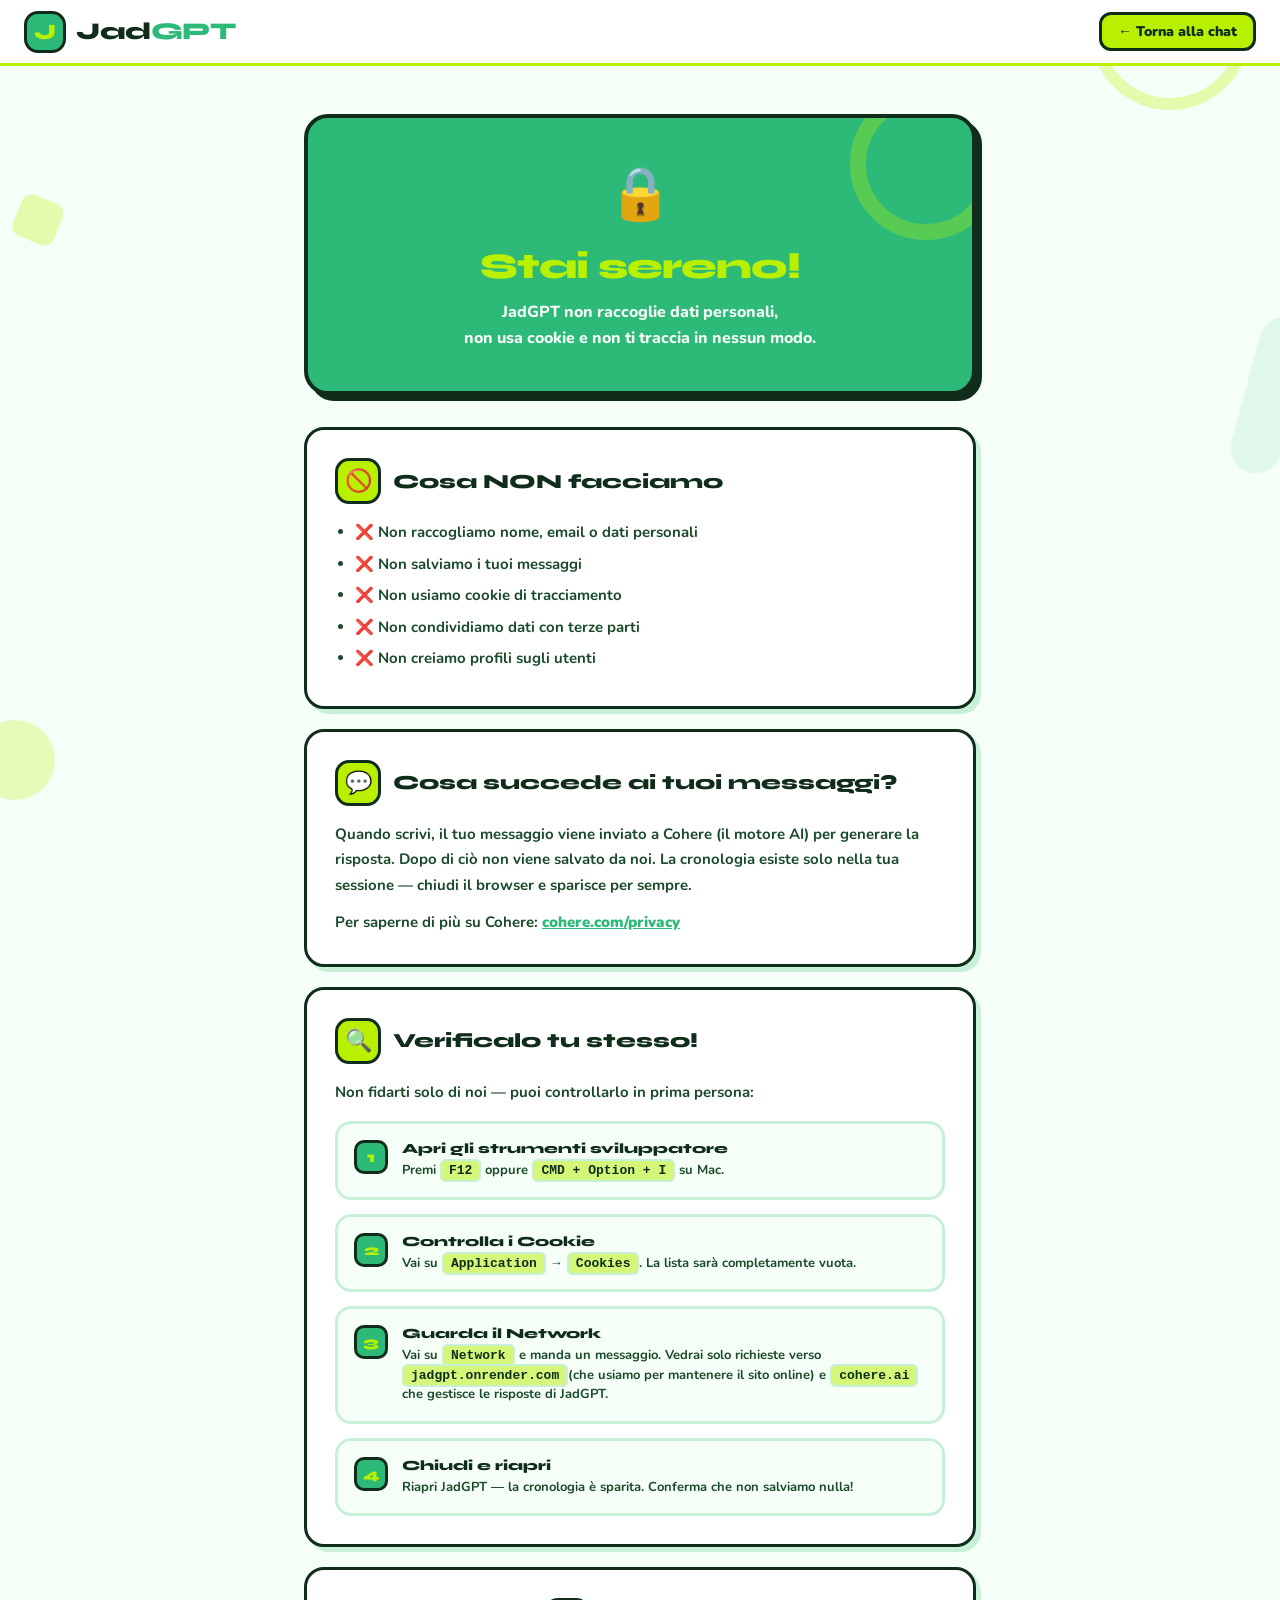
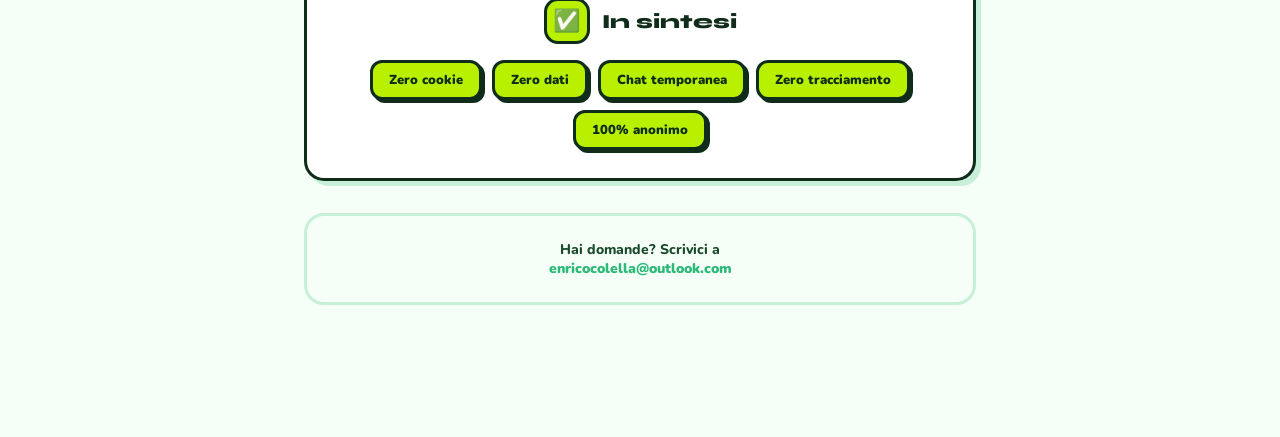
==== commit ab1802a2: "Update legal page to reflect privacy focus" ====
--- a/legal.html
+++ b/legal.html
@@ -3,235 +3,246 @@
 <head>
     <meta charset="UTF-8">
     <meta name="viewport" content="width=device-width, initial-scale=1.0">
-    <title>JadGPT - Note Legali</title>
-    <link href="https://fonts.googleapis.com/css2?family=Plus+Jakarta+Sans:wght@400;500;600;700;800&display=swap" rel="stylesheet">
+    <title>JadGPT - Privacy</title>
+    <link href="https://fonts.googleapis.com/css2?family=Syne:wght@700;800&family=Nunito:wght@700;800;900&display=swap" rel="stylesheet">
     <style>
         :root {
-            --primary: #6366f1;
-            --primary-light: #818cf8;
-            --bg: #fafafa;
+            --mint: #2dba78;
+            --lime: #b8f000;
+            --lime-soft: #d4f77a;
+            --bg: #f5fff8;
             --surface: #ffffff;
-            --surface2: #f1f5f9;
-            --text: #0f172a;
-            --text-muted: #94a3b8;
-            --border: #e2e8f0;
+            --text: #0f2d1a;
+            --text-mid: #1a4a2a;
+            --text-muted: #7ab88a;
+            --border: #c8f0d8;
         }
         * { box-sizing: border-box; margin: 0; padding: 0; }
         body {
-            font-family: 'Plus Jakarta Sans', sans-serif;
-            background: var(--bg); color: var(--text);
-        }
+            font-family: 'Nunito', sans-serif;
+            background: var(--bg); color: var(--text); min-height: 100vh;
+        }
+
+        /* Forme astratte */
+        .shape { position: fixed; pointer-events: none; z-index: 0; }
+        .shape-circle-1 { width: 160px; height: 160px; border-radius: 50%; border: 12px solid var(--lime); top: -50px; right: 30px; opacity: 0.3; }
+        .shape-circle-2 { width: 80px; height: 80px; border-radius: 50%; background: var(--lime-soft); bottom: 100px; left: -25px; opacity: 0.5; }
+        .shape-rect { width: 50px; height: 160px; border-radius: 25px; background: var(--mint); top: 35%; right: -15px; opacity: 0.1; transform: rotate(15deg); }
+        .shape-square { width: 44px; height: 44px; border-radius: 10px; background: var(--lime); top: 22%; left: 16px; opacity: 0.3; transform: rotate(22deg); }
+
+        /* TOPBAR */
         #topbar {
-            height: 60px; background: var(--surface);
-            border-bottom: 1px solid var(--border);
+            height: 66px; background: var(--surface);
+            border-bottom: 3px solid var(--lime);
             display: flex; align-items: center; padding: 0 24px; gap: 10px;
-            box-shadow: 0 1px 12px rgba(99,102,241,0.06);
+            position: relative; z-index: 10;
         }
         .logo-icon {
-            width: 34px; height: 34px;
-            background: linear-gradient(135deg, #6366f1, #8b5cf6);
-            border-radius: 10px; display: flex; align-items: center; justify-content: center;
-            font-size: 16px; font-weight: 800; color: white;
+            width: 42px; height: 42px; background: var(--mint); border-radius: 14px;
+            display: flex; align-items: center; justify-content: center;
+            font-family: 'Syne', sans-serif; font-size: 22px; font-weight: 800; color: var(--lime);
+            border: 3px solid var(--text);
         }
         .logo-text {
-            font-size: 20px; font-weight: 800;
-            background: linear-gradient(135deg, var(--primary), #f43f5e);
-            -webkit-background-clip: text; -webkit-text-fill-color: transparent; background-clip: text;
-            text-decoration: none;
-        }
-        .tabs {
-            display: flex; background: var(--surface);
-            border-bottom: 1px solid var(--border);
-            padding: 0 24px; overflow-x: auto;
-        }
-        .tab {
-            padding: 14px 20px; cursor: pointer; font-size: 14px; font-weight: 600;
-            color: var(--text-muted); border-bottom: 3px solid transparent;
-            margin-bottom: -1px; white-space: nowrap; transition: all 0.2s;
-        }
-        .tab.active { color: var(--primary); border-bottom: 3px solid var(--primary); }
-        .content { max-width: 800px; margin: 40px auto; padding: 0 24px 80px; display: none; }
-        .content.active { display: block; }
-        h1 { font-size: 28px; font-weight: 800; color: var(--primary); margin-bottom: 6px; }
-        .date { color: var(--text-muted); font-size: 13px; margin-bottom: 32px; }
-        h2 { font-size: 17px; font-weight: 700; color: var(--text); margin-top: 32px; margin-bottom: 10px; }
-        p, li { font-size: 15px; line-height: 1.75; color: #334155; }
-        ul { padding-left: 20px; margin-top: 8px; }
-        li { margin-bottom: 6px; }
-        a { color: var(--primary); text-decoration: none; }
-        a:hover { text-decoration: underline; }
-        .service-list { display: flex; flex-direction: column; gap: 12px; margin-top: 12px; }
-        .service-item {
-            background: var(--surface2); border-radius: 12px; padding: 14px 16px;
-            border: 1px solid var(--border);
-        }
-        .service-item strong { display: block; margin-bottom: 4px; color: var(--text); }
-        .service-item p { font-size: 14px; color: var(--text-muted); margin: 0; }
+            font-family: 'Syne', sans-serif; font-size: 24px; font-weight: 800;
+            color: var(--text); text-decoration: none; letter-spacing: -0.5px;
+        }
+        .logo-text span { color: var(--mint); }
+        .back-btn {
+            margin-left: auto;
+            font-family: 'Nunito', sans-serif; font-size: 14px; font-weight: 900;
+            color: var(--text); text-decoration: none;
+            border: 3px solid var(--text); padding: 7px 16px; border-radius: 12px;
+            background: var(--lime); transition: all 0.15s;
+        }
+        .back-btn:hover { background: var(--mint); color: white; }
+
+        /* CONTENT */
+        .content { max-width: 720px; margin: 48px auto; padding: 0 24px 80px; position: relative; z-index: 1; }
+
+        /* HERO */
+        .hero {
+            background: var(--mint); border: 4px solid var(--text);
+            border-radius: 24px; padding: 40px; text-align: center; margin-bottom: 32px;
+            position: relative; overflow: hidden;
+            box-shadow: 6px 6px 0 var(--text);
+        }
+        .hero::before {
+            content: '';
+            position: absolute; top: -30px; right: -30px;
+            width: 120px; height: 120px; border-radius: 50%;
+            border: 16px solid var(--lime); opacity: 0.3;
+        }
+        .hero-emoji { font-size: 52px; margin-bottom: 16px; }
+        .hero h1 {
+            font-family: 'Syne', sans-serif;
+            font-size: 36px; font-weight: 800; color: var(--lime);
+            margin-bottom: 12px; letter-spacing: -1px;
+        }
+        .hero p { font-size: 16px; color: rgba(255,255,255,0.95); font-weight: 800; line-height: 1.6; }
+
+        /* CARDS */
+        .card {
+            background: var(--surface); border-radius: 20px;
+            padding: 28px; margin-bottom: 20px;
+            border: 3px solid var(--text);
+            box-shadow: 5px 5px 0 var(--border);
+        }
+        .card-header { display: flex; align-items: center; gap: 12px; margin-bottom: 16px; }
+        .card-icon {
+            width: 46px; height: 46px; border-radius: 14px;
+            background: var(--lime); border: 3px solid var(--text);
+            display: flex; align-items: center; justify-content: center;
+            font-size: 22px; flex-shrink: 0;
+        }
+        .card h2 { font-family: 'Syne', sans-serif; font-size: 20px; font-weight: 800; color: var(--text); }
+        .card p { font-size: 15px; line-height: 1.7; color: var(--text-mid); font-weight: 700; }
+        .card ul { padding-left: 20px; margin-top: 10px; }
+        .card li { font-size: 15px; line-height: 1.7; color: var(--text-mid); font-weight: 700; margin-bottom: 6px; }
+
+        /* STEPS */
+        .steps { display: flex; flex-direction: column; gap: 14px; margin-top: 16px; }
+        .step {
+            display: flex; gap: 14px; align-items: flex-start;
+            background: var(--bg); border-radius: 16px;
+            padding: 16px; border: 3px solid var(--border);
+        }
+        .step-num {
+            width: 34px; height: 34px; border-radius: 10px;
+            background: var(--mint); border: 3px solid var(--text);
+            color: var(--lime); font-weight: 900; font-size: 15px;
+            display: flex; align-items: center; justify-content: center;
+            flex-shrink: 0; font-family: 'Syne', sans-serif;
+        }
+        .step-title { font-weight: 900; font-size: 14px; color: var(--text); margin-bottom: 4px; font-family: 'Syne', sans-serif; }
+        .step-desc { font-size: 13px; color: var(--text-mid); font-weight: 700; line-height: 1.5; }
+        .step-desc code {
+            background: var(--lime-soft); padding: 2px 7px; border-radius: 6px;
+            font-family: monospace; color: var(--text);
+            border: 2px solid var(--border);
+        }
+
+        /* BADGE */
+        .badges { display: flex; flex-wrap: wrap; gap: 10px; justify-content: center; margin-top: 16px; }
+        .badge {
+            display: inline-flex; align-items: center; gap: 6px;
+            background: var(--lime); border: 3px solid var(--text);
+            border-radius: 12px; padding: 8px 16px;
+            font-size: 13px; font-weight: 900; color: var(--text);
+            box-shadow: 3px 3px 0 var(--text);
+        }
+
+        /* CONTACT */
+        .contact-box {
+            background: var(--bg); border: 3px solid var(--border);
+            border-radius: 20px; padding: 24px; text-align: center; margin-top: 32px;
+        }
+        .contact-box p { font-size: 14px; color: var(--text-mid); font-weight: 800; }
+        .contact-box a { color: var(--mint); text-decoration: none; font-weight: 900; }
+        .contact-box a:hover { text-decoration: underline; }
     </style>
 </head>
 <body>
 
+<div class="shape shape-circle-1"></div>
+<div class="shape shape-circle-2"></div>
+<div class="shape shape-rect"></div>
+<div class="shape shape-square"></div>
+
 <div id="topbar">
     <div class="logo-icon">J</div>
-    <a href="https://jadgpt.onrender.com" class="logo-text">JadGPT</a>
+    <a href="https://jadgpt.onrender.com" class="logo-text">Jad<span>GPT</span></a>
+    <a href="https://jadgpt.onrender.com" class="back-btn">← Torna alla chat</a>
 </div>
 
-<div class="tabs">
-    <div class="tab active" onclick="mostra('privacy', this)">Privacy Policy</div>
-    <div class="tab" onclick="mostra('cookie', this)">Cookie Policy</div>
-    <div class="tab" onclick="mostra('termini', this)">Termini di Utilizzo</div>
+<div class="content">
+
+    <div class="hero">
+        <div class="hero-emoji">🔒</div>
+        <h1>Stai sereno!</h1>
+        <p>JadGPT non raccoglie dati personali,<br>non usa cookie e non ti traccia in nessun modo.</p>
+    </div>
+
+    <div class="card">
+        <div class="card-header">
+            <div class="card-icon">🚫</div>
+            <h2>Cosa NON facciamo</h2>
+        </div>
+        <ul>
+            <li>❌ Non raccogliamo nome, email o dati personali</li>
+            <li>❌ Non salviamo i tuoi messaggi</li>
+            <li>❌ Non usiamo cookie di tracciamento</li>
+            <li>❌ Non condividiamo dati con terze parti</li>
+            <li>❌ Non creiamo profili sugli utenti</li>
+        </ul>
+    </div>
+
+    <div class="card">
+        <div class="card-header">
+            <div class="card-icon">💬</div>
+            <h2>Cosa succede ai tuoi messaggi?</h2>
+        </div>
+        <p>Quando scrivi, il tuo messaggio viene inviato a <strong>Cohere</strong> (il motore AI) per generare la risposta. Dopo di ciò non viene salvato da noi. La cronologia esiste solo nella tua sessione — chiudi il browser e sparisce per sempre.</p>
+        <p style="margin-top:12px;">Per saperne di più su Cohere: <a href="https://cohere.com/privacy" target="_blank" style="color:var(--mint);font-weight:900;">cohere.com/privacy</a></p>
+    </div>
+
+    <div class="card">
+        <div class="card-header">
+            <div class="card-icon">🔍</div>
+            <h2>Verificalo tu stesso!</h2>
+        </div>
+        <p>Non fidarti solo di noi — puoi controllarlo in prima persona:</p>
+        <div class="steps">
+            <div class="step">
+                <div class="step-num">1</div>
+                <div class="step-content">
+                    <div class="step-title">Apri gli strumenti sviluppatore</div>
+                    <div class="step-desc">Premi <code>F12</code> oppure <code>CMD + Option + I</code> su Mac.</div>
+                </div>
+            </div>
+            <div class="step">
+                <div class="step-num">2</div>
+                <div class="step-content">
+                    <div class="step-title">Controlla i Cookie</div>
+                    <div class="step-desc">Vai su <code>Application</code> → <code>Cookies</code>. La lista sarà <strong>completamente vuota</strong>.</div>
+                </div>
+            </div>
+            <div class="step">
+                <div class="step-num">3</div>
+                <div class="step-content">
+                    <div class="step-title">Guarda il Network</div>
+                    <div class="step-desc">Vai su <code>Network</code> e manda un messaggio. Vedrai solo richieste verso <code>jadgpt.onrender.com</code>(che usiamo per mantenere il sito online) e <code>cohere.ai</code> che gestisce le risposte di JadGPT.</div>
+                </div>
+            </div>
+            <div class="step">
+                <div class="step-num">4</div>
+                <div class="step-content">
+                    <div class="step-title">Chiudi e riapri</div>
+                    <div class="step-desc">Riapri JadGPT — la cronologia è sparita. Conferma che non salviamo nulla!</div>
+                </div>
+            </div>
+        </div>
+    </div>
+
+    <div class="card" style="text-align:center;">
+        <div class="card-header" style="justify-content:center;">
+            <div class="card-icon">✅</div>
+            <h2>In sintesi</h2>
+        </div>
+        <div class="badges">
+            <span class="badge">Zero cookie</span>
+            <span class="badge">Zero dati</span>
+            <span class="badge">Chat temporanea</span>
+            <span class="badge">Zero tracciamento</span>
+            <span class="badge">100% anonimo</span>
+        </div>
+    </div>
+
+    <div class="contact-box">
+        <p>Hai domande? Scrivici a<br>
+        <a href="mailto:enricocolella@outlook.com">enricocolella@outlook.com</a></p>
+    </div>
+
 </div>
-
-<!-- PRIVACY POLICY -->
-<div class="content active" id="privacy">
-    <h1>Privacy Policy</h1>
-    <div class="date">Ultimo aggiornamento: marzo 2025</div>
-
-    <p>La presente Privacy Policy descrive come JadGPT raccoglie, utilizza e protegge le informazioni degli utenti che accedono al sito <strong>jadgpt.onrender.com</strong>.</p>
-
-    <h2>1. Titolare del trattamento</h2>
-    <p>Enrico Colella<br>Email: <a href="mailto:enricocolella@outlook.com">enricocolella@outlook.com</a></p>
-
-    <h2>2. Dati raccolti</h2>
-    <p>JadGPT raccoglie i seguenti dati:</p>
-    <ul>
-        <li><strong>Dati di registrazione:</strong> email e password (cifrata) forniti volontariamente dagli utenti che creano un account</li>
-        <li><strong>Cronologia delle chat:</strong> i messaggi inviati dagli utenti registrati vengono salvati nel database per permettere l'accesso alla cronologia</li>
-        <li><strong>Dati di navigazione anonimi:</strong> tramite Microsoft Clarity e Cloudflare Web Analytics vengono raccolti dati anonimi sulla navigazione (pagine visitate, durata della sessione, tipo di dispositivo)</li>
-    </ul>
-
-    <h2>3. Finalità del trattamento</h2>
-    <ul>
-        <li>Fornire il servizio di chat AI</li>
-        <li>Permettere agli utenti registrati di accedere alla cronologia delle proprie chat</li>
-        <li>Migliorare il funzionamento del sito tramite analytics anonimi</li>
-    </ul>
-
-    <h2>4. Servizi di terze parti</h2>
-    <p>JadGPT utilizza i seguenti servizi di terze parti per il suo funzionamento:</p>
-    <div class="service-list">
-        <div class="service-item">
-            <strong>Cohere</strong>
-            <p>Elabora i messaggi degli utenti per generare le risposte AI. <a href="https://cohere.com/privacy" target="_blank">Privacy Policy</a></p>
-        </div>
-        <div class="service-item">
-            <strong>Supabase</strong>
-            <p>Gestisce l'autenticazione degli utenti e salva la cronologia delle chat. <a href="https://supabase.com/privacy" target="_blank">Privacy Policy</a></p>
-        </div>
-        <div class="service-item">
-            <strong>Render</strong>
-            <p>Ospita il backend del sito. <a href="https://render.com/privacy" target="_blank">Privacy Policy</a></p>
-        </div>
-        <div class="service-item">
-            <strong>Microsoft Clarity</strong>
-            <p>Strumento di analisi del comportamento degli utenti (heatmap e registrazioni anonime). <a href="https://privacy.microsoft.com" target="_blank">Privacy Policy</a></p>
-        </div>
-        <div class="service-item">
-            <strong>Cloudflare Web Analytics</strong>
-            <p>Analisi anonima del traffico web, senza cookie. <a href="https://www.cloudflare.com/privacypolicy/" target="_blank">Privacy Policy</a></p>
-        </div>
-    </div>
-
-    <h2>5. Conservazione dei dati</h2>
-    <p>I dati degli utenti registrati (email e cronologia chat) vengono conservati fino alla cancellazione dell'account. I dati anonimi di analytics non contengono informazioni personali identificabili.</p>
-
-    <h2>6. Diritti dell'utente</h2>
-    <p>In conformità al GDPR, hai il diritto di:</p>
-    <ul>
-        <li>Accedere ai tuoi dati personali</li>
-        <li>Richiedere la rettifica dei tuoi dati</li>
-        <li>Richiedere la cancellazione del tuo account e di tutti i dati associati</li>
-        <li>Opporti al trattamento dei tuoi dati</li>
-    </ul>
-    <p>Per esercitare questi diritti contattaci a: <a href="mailto:enricocolella@outlook.com">enricocolella@outlook.com</a></p>
-
-    <h2>7. Modifiche</h2>
-    <p>Ci riserviamo il diritto di modificare questa Privacy Policy in qualsiasi momento. Le modifiche saranno pubblicate su questa pagina.</p>
-</div>
-
-<!-- COOKIE POLICY -->
-<div class="content" id="cookie">
-    <h1>Cookie Policy</h1>
-    <div class="date">Ultimo aggiornamento: marzo 2025</div>
-
-    <p>Questa Cookie Policy spiega come JadGPT utilizza i cookie e tecnologie simili sul sito <strong>jadgpt.onrender.com</strong>.</p>
-
-    <h2>1. Cosa sono i cookie</h2>
-    <p>I cookie sono piccoli file di testo salvati sul tuo dispositivo quando visiti un sito web. Vengono utilizzati per far funzionare il sito correttamente e per raccogliere informazioni anonime sulla navigazione.</p>
-
-    <h2>2. Cookie tecnici (necessari)</h2>
-    <p>Utilizziamo il <strong>localStorage</strong> del browser per mantenere la sessione di accesso degli utenti registrati. Questi dati sono strettamente necessari al funzionamento del servizio e non richiedono consenso.</p>
-
-    <h2>3. Cookie analitici</h2>
-    <p>Utilizziamo i seguenti strumenti di analisi:</p>
-    <div class="service-list">
-        <div class="service-item">
-            <strong>Microsoft Clarity</strong>
-            <p>Può salvare cookie per registrare sessioni anonime degli utenti (heatmap, click, scroll). <a href="https://privacy.microsoft.com" target="_blank">Privacy Policy</a></p>
-        </div>
-        <div class="service-item">
-            <strong>Cloudflare Web Analytics</strong>
-            <p>Non utilizza cookie — raccoglie dati di traffico in modo completamente anonimo e privacy-friendly. <a href="https://www.cloudflare.com/privacypolicy/" target="_blank">Privacy Policy</a></p>
-        </div>
-    </div>
-
-    <h2>4. Gestione dei cookie</h2>
-    <p>Puoi disabilitare i cookie nelle impostazioni del tuo browser. Tieni presente che disabilitare i cookie potrebbe influire sul funzionamento del sito. Puoi anche installare estensioni come uBlock Origin per bloccare i cookie analitici.</p>
-
-    <h2>5. Contatti</h2>
-    <p>Per qualsiasi domanda sui cookie contattaci a: <a href="mailto:enricocolella@outlook.com">enricocolella@outlook.com</a></p>
-</div>
-
-<!-- TERMINI DI UTILIZZO -->
-<div class="content" id="termini">
-    <h1>Termini di Utilizzo</h1>
-    <div class="date">Ultimo aggiornamento: marzo 2025</div>
-
-    <p>Accedendo e utilizzando JadGPT (<strong>jadgpt.onrender.com</strong>) accetti i seguenti Termini di Utilizzo.</p>
-
-    <h2>1. Descrizione del servizio</h2>
-    <p>JadGPT è un'interfaccia di chat basata su intelligenza artificiale, creata da Enrico Colella. Il servizio è disponibile sia in modalità ospite (senza registrazione) che con account personale per salvare la cronologia delle chat.</p>
-
-    <h2>2. Registrazione</h2>
-    <p>Per creare un account è necessario fornire un indirizzo email valido e una password. L'utente è responsabile della sicurezza delle proprie credenziali. La registrazione richiede la conferma via email prima di poter accedere.</p>
-
-    <h2>3. Utilizzo consentito</h2>
-    <p>L'utente si impegna a utilizzare JadGPT in modo lecito e rispettoso. È vietato utilizzare il servizio per:</p>
-    <ul>
-        <li>Generare contenuti illegali, offensivi o dannosi</li>
-        <li>Violare i diritti di terzi</li>
-        <li>Tentare di aggirare i sistemi di sicurezza</li>
-        <li>Scopi commerciali senza autorizzazione</li>
-        <li>Attività di spam o abuso del servizio</li>
-    </ul>
-
-    <h2>4. Limitazione di responsabilità</h2>
-    <p>JadGPT è un servizio sperimentale basato su intelligenza artificiale. Le risposte generate potrebbero non essere accurate o complete. Il titolare non si assume alcuna responsabilità per decisioni prese in base alle risposte dell'AI.</p>
-
-    <h2>5. Cancellazione account</h2>
-    <p>Gli utenti possono richiedere la cancellazione del proprio account e di tutti i dati associati in qualsiasi momento contattando <a href="mailto:enricocolella@outlook.com">enricocolella@outlook.com</a>.</p>
-
-    <h2>6. Disponibilità del servizio</h2>
-    <p>Non garantiamo la disponibilità continua del servizio. JadGPT potrebbe essere sospeso o modificato in qualsiasi momento senza preavviso. Il piano gratuito di Render prevede un limite mensile di ore di utilizzo.</p>
-
-    <h2>7. Proprietà intellettuale</h2>
-    <p>Il codice e il design di JadGPT sono di proprietà di Enrico Colella. È vietata la riproduzione senza autorizzazione.</p>
-
-    <h2>8. Modifiche ai termini</h2>
-    <p>Ci riserviamo il diritto di modificare questi Termini in qualsiasi momento. L'uso continuato del servizio implica l'accettazione delle modifiche.</p>
-
-    <h2>9. Contatti</h2>
-    <p>Per qualsiasi domanda: <a href="mailto:enricocolella@outlook.com">enricocolella@outlook.com</a></p>
-</div>
-
-<script>
-    function mostra(id, el) {
-        document.querySelectorAll('.content').forEach(c => c.classList.remove('active'));
-        document.querySelectorAll('.tab').forEach(t => t.classList.remove('active'));
-        document.getElementById(id).classList.add('active');
-        el.classList.add('active');
-    }
-</script>
-
 </body>
 </html>
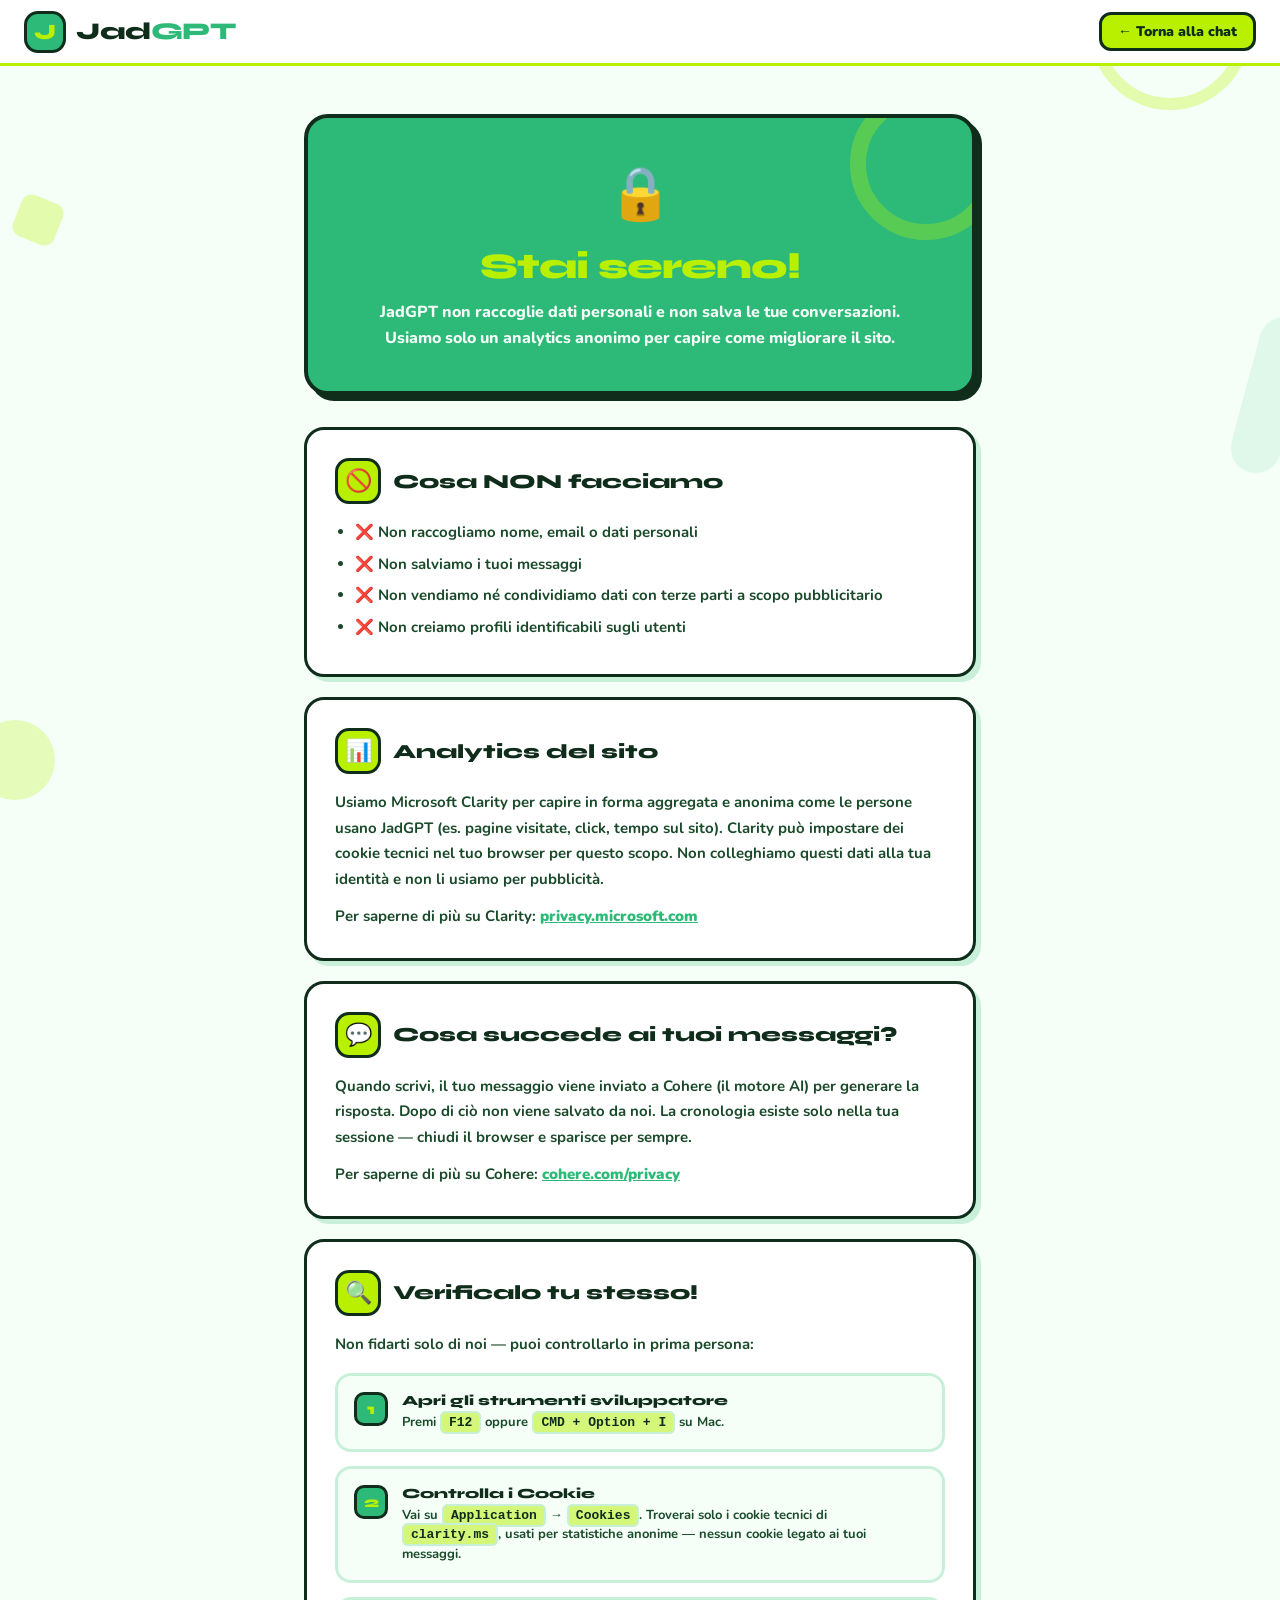
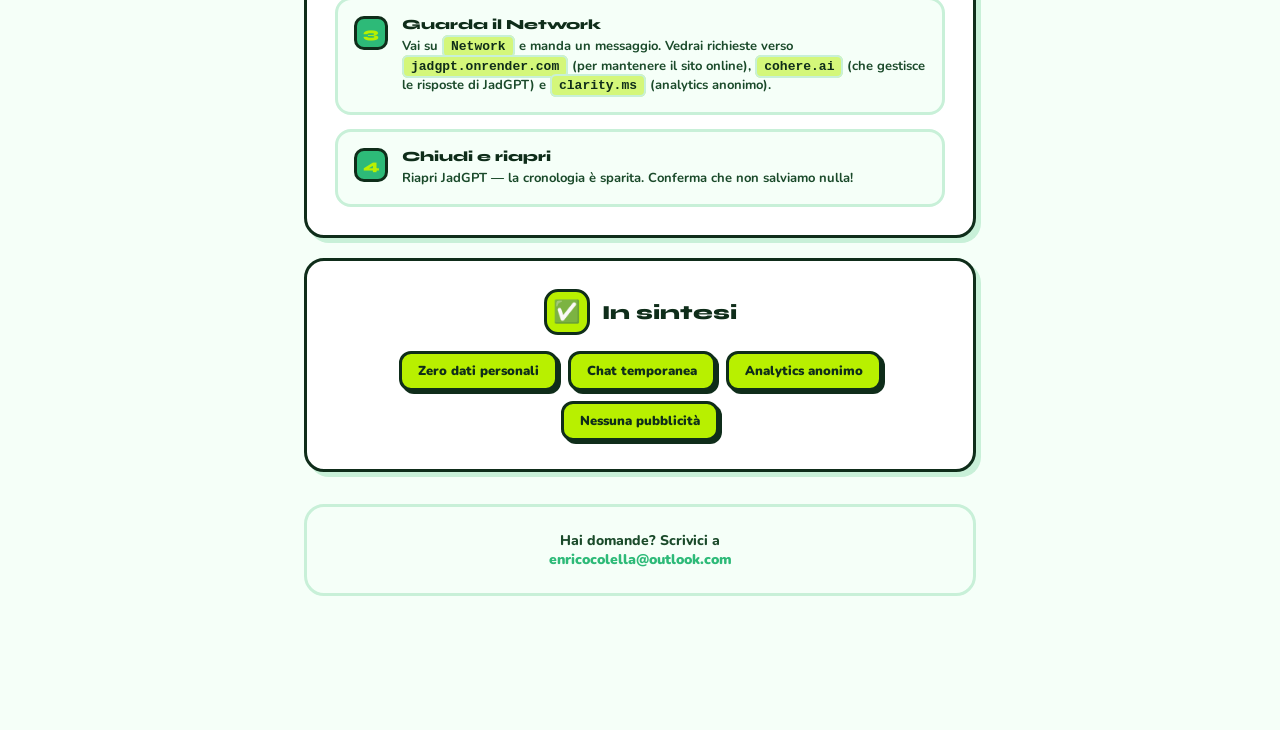
==== commit bd3cfd1a: "Update privacy policy and analytics information" ====
--- a/legal.html
+++ b/legal.html
@@ -160,7 +160,7 @@
     <div class="hero">
         <div class="hero-emoji">🔒</div>
         <h1>Stai sereno!</h1>
-        <p>JadGPT non raccoglie dati personali,<br>non usa cookie e non ti traccia in nessun modo.</p>
+        <p>JadGPT non raccoglie dati personali e non salva le tue conversazioni.<br>Usiamo solo un analytics anonimo per capire come migliorare il sito.</p>
     </div>
 
     <div class="card">
@@ -171,10 +171,18 @@
         <ul>
             <li>❌ Non raccogliamo nome, email o dati personali</li>
             <li>❌ Non salviamo i tuoi messaggi</li>
-            <li>❌ Non usiamo cookie di tracciamento</li>
-            <li>❌ Non condividiamo dati con terze parti</li>
-            <li>❌ Non creiamo profili sugli utenti</li>
+            <li>❌ Non vendiamo né condividiamo dati con terze parti a scopo pubblicitario</li>
+            <li>❌ Non creiamo profili identificabili sugli utenti</li>
         </ul>
+    </div>
+
+    <div class="card">
+        <div class="card-header">
+            <div class="card-icon">📊</div>
+            <h2>Analytics del sito</h2>
+        </div>
+        <p>Usiamo <strong>Microsoft Clarity</strong> per capire in forma aggregata e anonima come le persone usano JadGPT (es. pagine visitate, click, tempo sul sito). Clarity può impostare dei cookie tecnici nel tuo browser per questo scopo. Non colleghiamo questi dati alla tua identità e non li usiamo per pubblicità.</p>
+        <p style="margin-top:12px;">Per saperne di più su Clarity: <a href="https://privacy.microsoft.com/it-it/privacystatement" target="_blank" style="color:var(--mint);font-weight:900;">privacy.microsoft.com</a></p>
     </div>
 
     <div class="card">
@@ -204,14 +212,14 @@
                 <div class="step-num">2</div>
                 <div class="step-content">
                     <div class="step-title">Controlla i Cookie</div>
-                    <div class="step-desc">Vai su <code>Application</code> → <code>Cookies</code>. La lista sarà <strong>completamente vuota</strong>.</div>
+                    <div class="step-desc">Vai su <code>Application</code> → <code>Cookies</code>. Troverai solo i cookie tecnici di <code>clarity.ms</code>, usati per statistiche anonime — nessun cookie legato ai tuoi messaggi.</div>
                 </div>
             </div>
             <div class="step">
                 <div class="step-num">3</div>
                 <div class="step-content">
                     <div class="step-title">Guarda il Network</div>
-                    <div class="step-desc">Vai su <code>Network</code> e manda un messaggio. Vedrai solo richieste verso <code>jadgpt.onrender.com</code>(che usiamo per mantenere il sito online) e <code>cohere.ai</code> che gestisce le risposte di JadGPT.</div>
+                    <div class="step-desc">Vai su <code>Network</code> e manda un messaggio. Vedrai richieste verso <code>jadgpt.onrender.com</code> (per mantenere il sito online), <code>cohere.ai</code> (che gestisce le risposte di JadGPT) e <code>clarity.ms</code> (analytics anonimo).</div>
                 </div>
             </div>
             <div class="step">
@@ -230,11 +238,10 @@
             <h2>In sintesi</h2>
         </div>
         <div class="badges">
-            <span class="badge">Zero cookie</span>
-            <span class="badge">Zero dati</span>
+            <span class="badge">Zero dati personali</span>
             <span class="badge">Chat temporanea</span>
-            <span class="badge">Zero tracciamento</span>
-            <span class="badge">100% anonimo</span>
+            <span class="badge">Analytics anonimo</span>
+            <span class="badge">Nessuna pubblicità</span>
         </div>
     </div>
 
